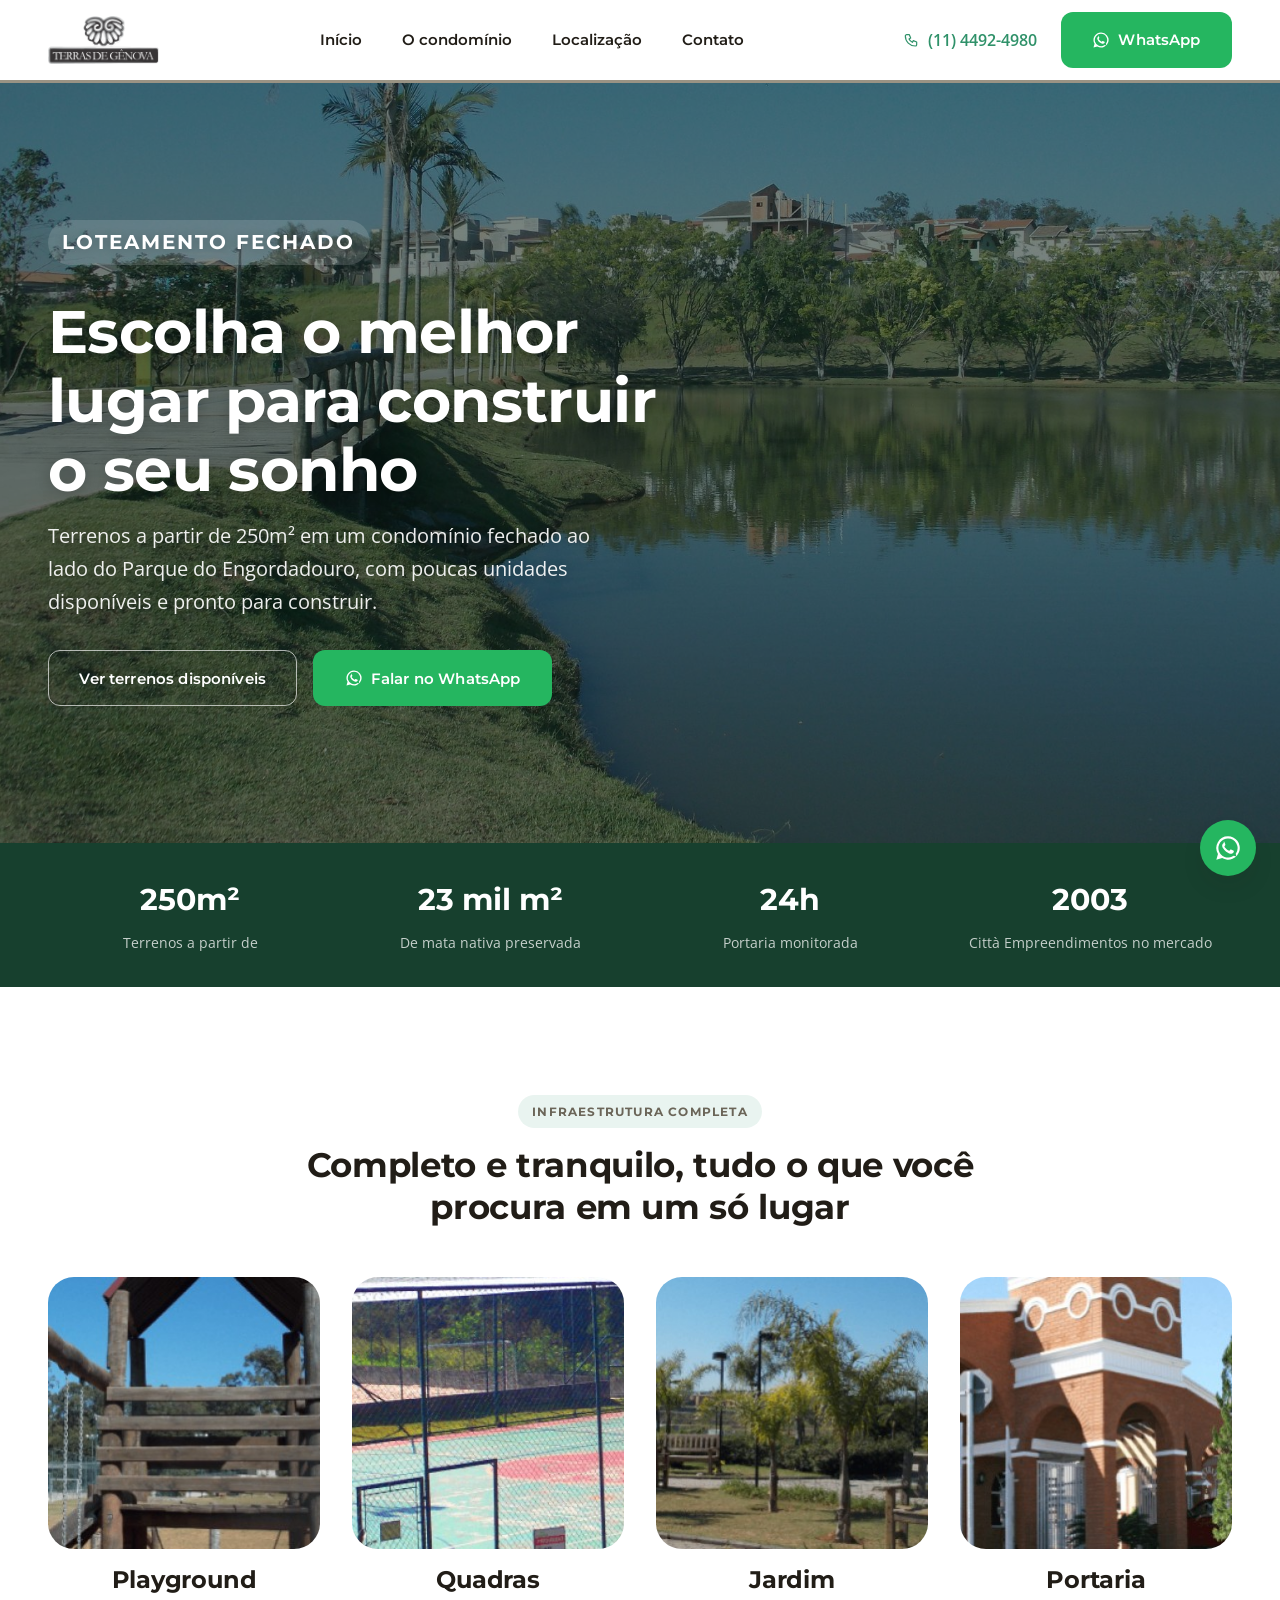
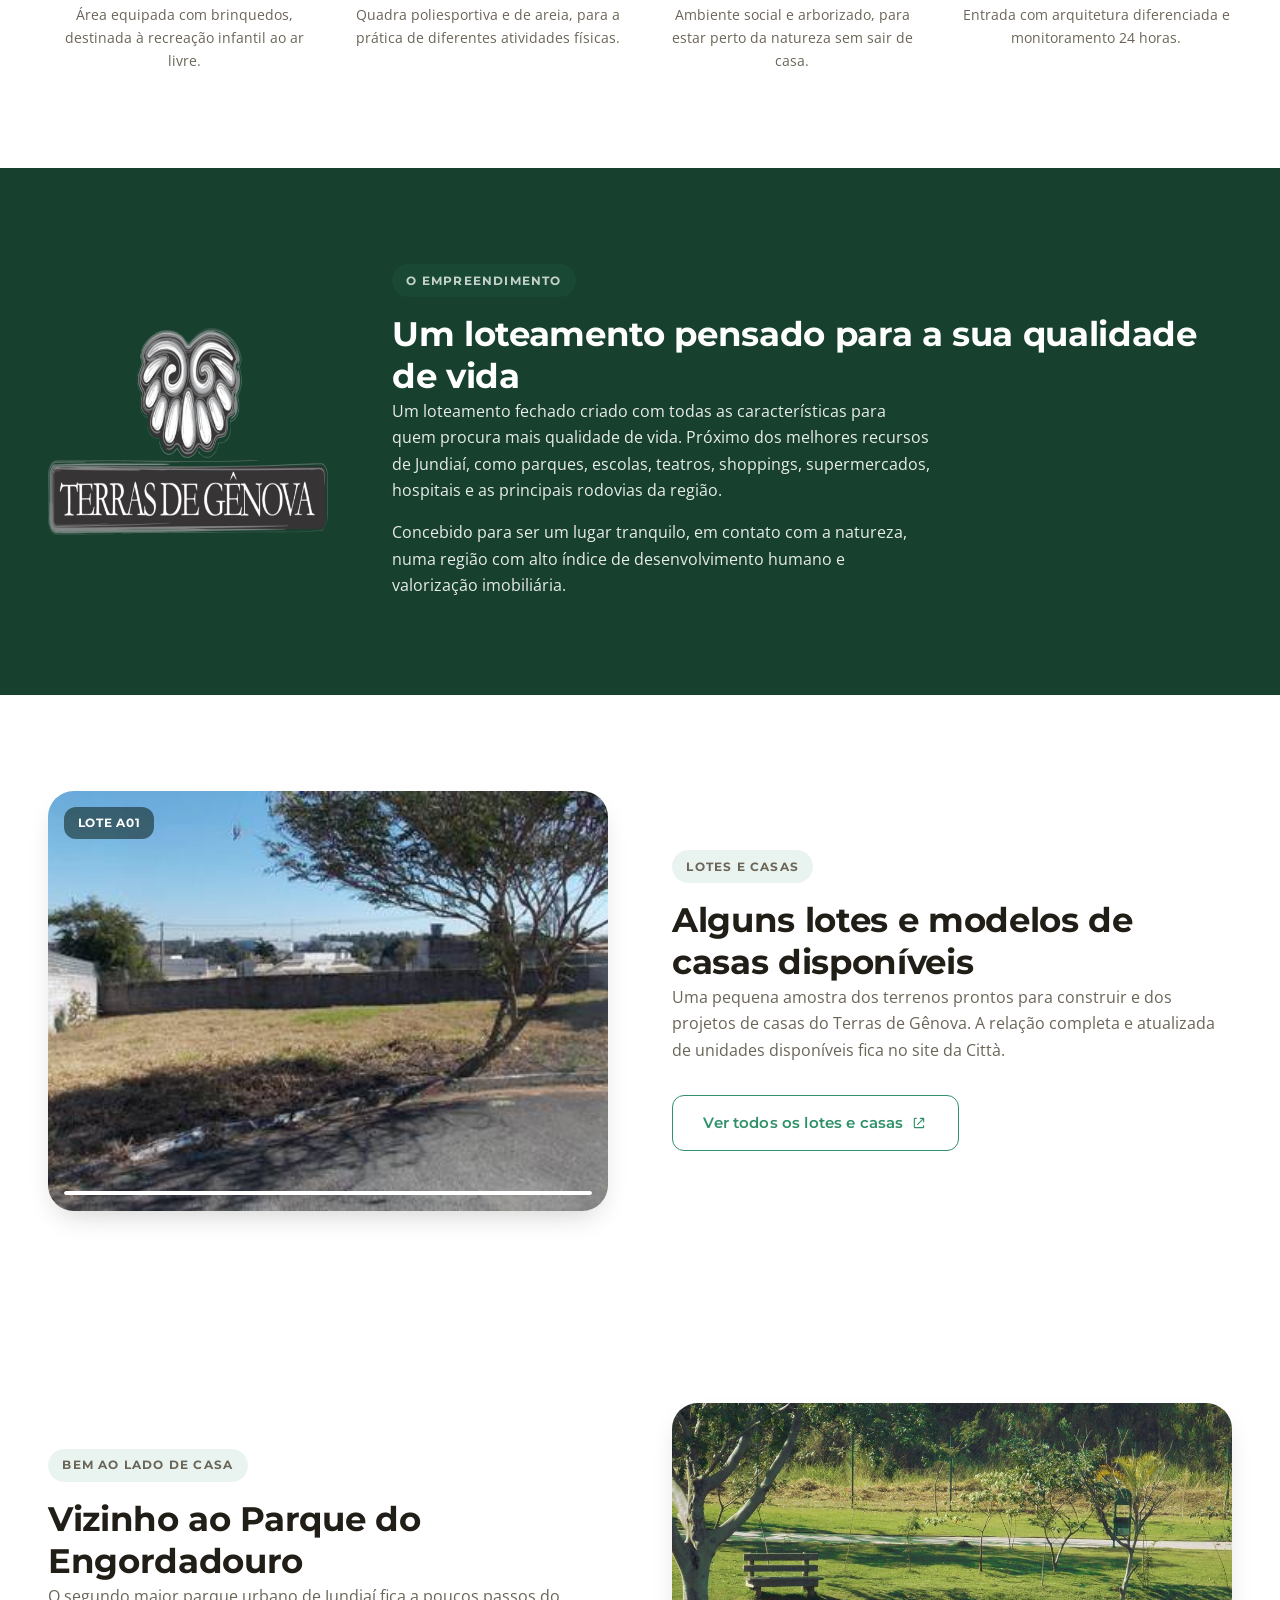
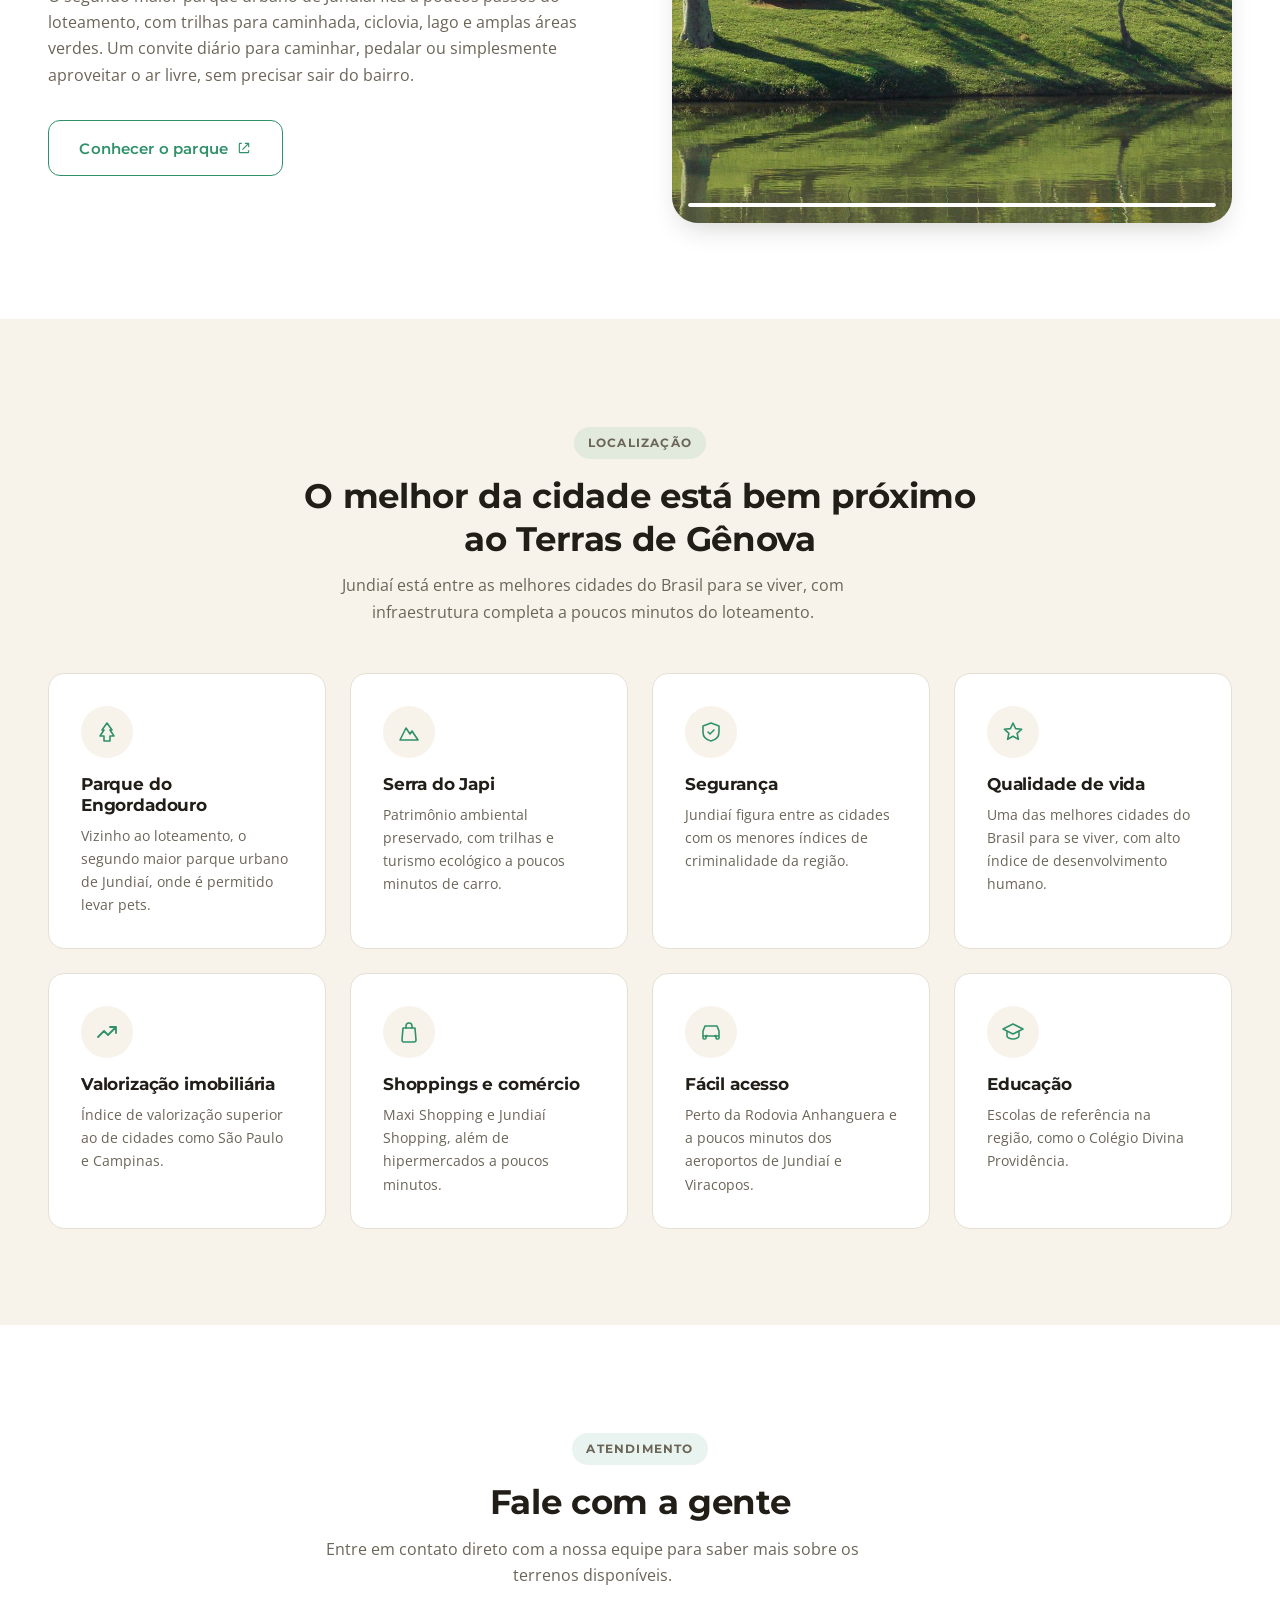
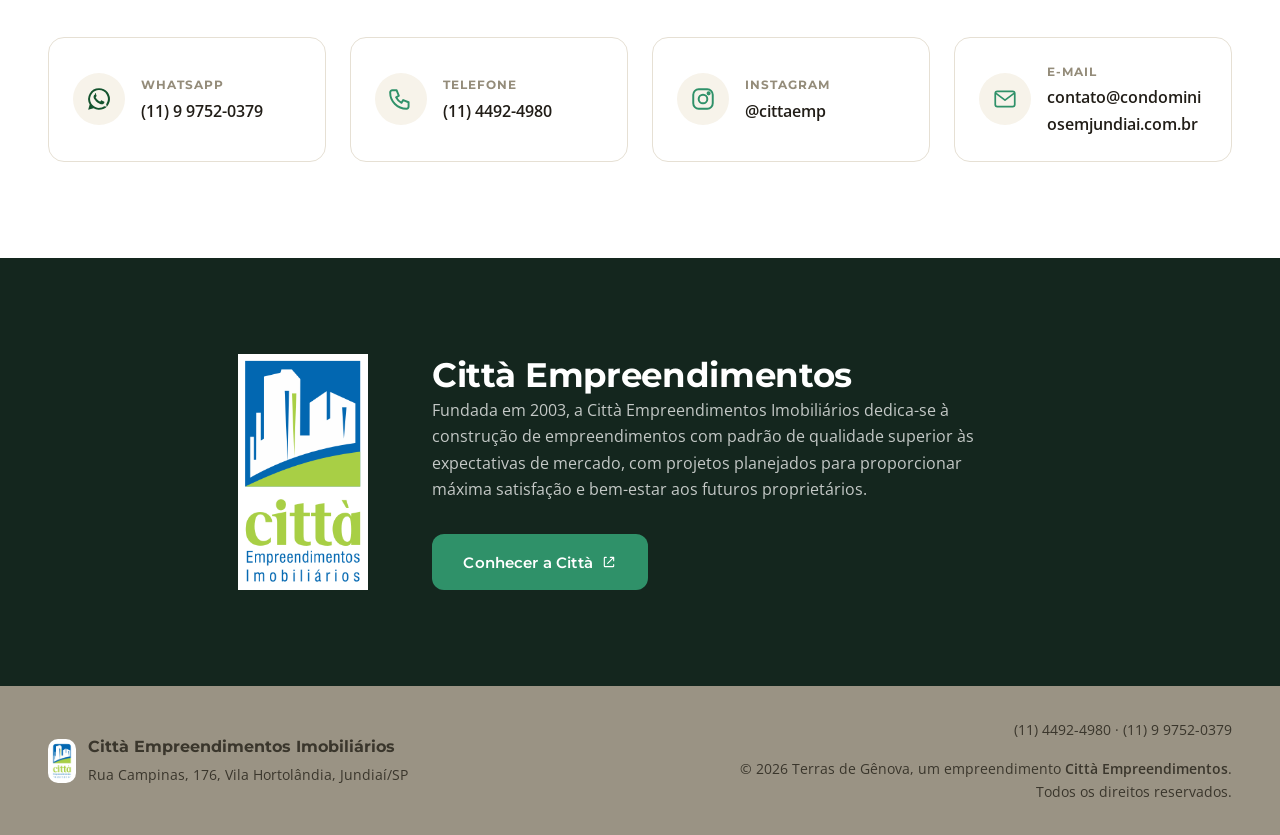
==== index.html @ 46575208 "first commit" ====
<!DOCTYPE html>
<html lang="pt-BR">
<head>
<meta charset="UTF-8">
<meta name="viewport" content="width=device-width, initial-scale=1.0">
<title>Terras de Gênova | Loteamento Fechado em Jundiaí/SP</title>
<meta name="description" content="Terras de Gênova: loteamento fechado em Jundiaí/SP, com terrenos a partir de 250m², ao lado do Parque do Engordadouro. Empreendimento Città Empreendimentos Imobiliários.">
<link rel="canonical" href="https://www.terrasdegenova.com.br/">
<meta property="og:type" content="website">
<meta property="og:title" content="Terras de Gênova | Loteamento Fechado em Jundiaí/SP">
<meta property="og:description" content="Terrenos a partir de 250m² em loteamento fechado ao lado do Parque do Engordadouro, em Jundiaí/SP.">
<meta property="og:url" content="https://www.terrasdegenova.com.br/">
<meta property="og:image" content="https://www.terrasdegenova.com.br/img/hero-parque.jpg">
<meta property="og:locale" content="pt_BR">
<meta property="og:site_name" content="Terras de Gênova">
<meta name="twitter:card" content="summary_large_image">
<meta name="theme-color" content="#03538f">
<link rel="icon" href="/img/favicon-32.png" type="image/png" sizes="32x32">
<link rel="apple-touch-icon" href="/img/favicon-180.png">
<link rel="preload" as="image" href="/img/hero-parque.jpg" fetchpriority="high">
<link rel="preconnect" href="https://fonts.googleapis.com">
<link rel="preconnect" href="https://fonts.gstatic.com" crossorigin>
<link href="https://fonts.googleapis.com/css2?family=Montserrat:wght@600;700;800&family=Open+Sans:wght@400;600;700&display=swap" rel="stylesheet">
<link rel="stylesheet" href="/css/tokens.css">
<link rel="stylesheet" href="/css/reset.css">
<link rel="stylesheet" href="/css/style.css">
<script type="application/ld+json">
{"@context":"https://schema.org","@type":"RealEstateAgent","name":"Terras de Gênova","url":"https://www.terrasdegenova.com.br/","telephone":"+55-11-4492-4980","parentOrganization":{"@type":"Organization","name":"Città Empreendimentos Imobiliários","url":"https://condominiosemjundiai.com.br/"},"address":{"@type":"PostalAddress","streetAddress":"Rua Campinas, 176, Vila Hortolândia","addressLocality":"Jundiaí","addressRegion":"SP","addressCountry":"BR"}}
</script>
</head>
<body>
<a class="skip-link" href="#main">Pular para o conteúdo</a>

<header class="site-header" id="site-header">
  <div class="container site-header__inner">
    <a href="#topo" class="site-header__logo" aria-label="Terras de Gênova, página inicial">
      <img src="/img/logo.png" alt="Terras de Gênova" width="480" height="207">
    </a>

    <nav class="main-nav" aria-label="Navegação principal">
      <ul class="main-nav__list">
        <li><a href="#topo">Início</a></li>
        <li><a href="#condominio">O condomínio</a></li>
        <li><a href="#localizacao">Localização</a></li>
        <li><a href="#contato">Contato</a></li>
      </ul>
    </nav>

    <div class="site-header__actions">
      <a href="tel:01144924980" class="site-header__phone">
        <svg class="icon" width="16" height="16" aria-hidden="true"><use href="/img/icons.svg#phone"></use></svg>
        (11) 4492-4980
      </a>
      <a href="https://wa.me/5511997520379" class="btn btn--whatsapp" target="_blank" rel="noopener noreferrer">
        <svg class="icon" width="18" height="18" aria-hidden="true"><use href="/img/icons.svg#whatsapp"></use></svg>
        WhatsApp
      </a>
      <button type="button" class="nav-toggle" data-menu-open aria-label="Abrir menu" aria-expanded="false">
        <svg class="icon" aria-hidden="true"><use href="/img/icons.svg#menu"></use></svg>
      </button>
    </div>
  </div>
</header>

<div class="mobile-menu" data-mobile-menu>
  <div class="mobile-menu__top">
    <img src="/img/logo.png" alt="Terras de Gênova" width="140" height="60">
    <button type="button" class="mobile-menu__close" data-menu-close aria-label="Fechar menu">
      <svg class="icon" aria-hidden="true"><use href="/img/icons.svg#close"></use></svg>
    </button>
  </div>
  <ul class="mobile-menu__list" data-menu-close>
    <li><a href="#topo">Início</a></li>
    <li><a href="#condominio">O condomínio</a></li>
    <li><a href="#localizacao">Localização</a></li>
    <li><a href="#contato">Contato</a></li>
  </ul>
  <div class="mobile-menu__actions">
    <a href="tel:01144924980" class="mobile-menu__phone">
      <svg class="icon" width="18" height="18" aria-hidden="true"><use href="/img/icons.svg#phone"></use></svg>
      (11) 4492-4980
    </a>
    <a href="https://wa.me/5511997520379" class="btn btn--whatsapp" target="_blank" rel="noopener noreferrer">
      <svg class="icon" width="18" height="18" aria-hidden="true"><use href="/img/icons.svg#whatsapp"></use></svg>
      Falar no WhatsApp
    </a>
  </div>
</div>

<main id="main">

  <section class="hero" id="topo">
    <div class="hero__media">
      <img src="/img/hero-parque.jpg" alt="Lago do Parque do Engordadouro, ao lado do loteamento Terras de Gênova, em Jundiaí/SP" width="1920" height="1080" fetchpriority="high">
      <div class="hero__scrim"></div>
    </div>
    <div class="container">
      <div class="hero__content">
        <p class="section__eyebrow">Loteamento fechado</p>
        <h1>Escolha o melhor lugar para construir o seu sonho</h1>
        <p>Terrenos a partir de 250m² em um condomínio fechado ao lado do Parque do Engordadouro, com poucas unidades disponíveis e pronto para construir.</p>
        <div class="hero__actions">
          <a class="btn btn--ghost-light" href="https://condominiosemjundiai.com.br/lotes/" target="_blank" rel="noopener noreferrer">Ver terrenos disponíveis</a>
          <a class="btn btn--whatsapp" href="https://wa.me/5511997520379" target="_blank" rel="noopener noreferrer">
            <svg class="icon" width="18" height="18" aria-hidden="true"><use href="/img/icons.svg#whatsapp"></use></svg>
            Falar no WhatsApp
          </a>
        </div>
      </div>
    </div>
  </section>

  <div class="stat-strip">
    <div class="container stat-strip__inner">
      <div class="stat-strip__item">
        <strong>250m²</strong>
        <span>Terrenos a partir de</span>
      </div>
      <div class="stat-strip__item">
        <strong>23 mil m²</strong>
        <span>De mata nativa preservada</span>
      </div>
      <div class="stat-strip__item">
        <strong>24h</strong>
        <span>Portaria monitorada</span>
      </div>
      <div class="stat-strip__item">
        <strong>2003</strong>
        <span>Città Empreendimentos no mercado</span>
      </div>
    </div>
  </div>

  <section class="section" id="condominio">
    <div class="container">
      <div class="section__header section__header--center">
        <p class="section__eyebrow">Infraestrutura completa</p>
        <h2>Completo e tranquilo, tudo o que você procura em um só lugar</h2>
      </div>
      <div class="feature-grid" data-reveal-group>
        <article class="feature-card" data-reveal>
          <div class="feature-card__media">
            <img src="/img/playground.jpg" width="219" height="219" alt="Playground do loteamento Terras de Gênova" loading="lazy">
          </div>
          <h3>Playground</h3>
          <p>Área equipada com brinquedos, destinada à recreação infantil ao ar livre.</p>
        </article>
        <article class="feature-card" data-reveal>
          <div class="feature-card__media">
            <img src="/img/quadras.jpg" width="234" height="234" alt="Quadra poliesportiva do loteamento Terras de Gênova" loading="lazy">
          </div>
          <h3>Quadras</h3>
          <p>Quadra poliesportiva e de areia, para a prática de diferentes atividades físicas.</p>
        </article>
        <article class="feature-card" data-reveal>
          <div class="feature-card__media">
            <img src="/img/jardim.jpg" width="219" height="219" alt="Jardim do loteamento Terras de Gênova" loading="lazy">
          </div>
          <h3>Jardim</h3>
          <p>Ambiente social e arborizado, para estar perto da natureza sem sair de casa.</p>
        </article>
        <article class="feature-card" data-reveal>
          <div class="feature-card__media">
            <img src="/img/portaria.jpg" width="218" height="218" alt="Portaria do loteamento Terras de Gênova" loading="lazy">
          </div>
          <h3>Portaria</h3>
          <p>Entrada com arquitetura diferenciada e monitoramento 24 horas.</p>
        </article>
      </div>
    </div>
  </section>

  <section class="about-genova" data-reveal>
    <div class="container about-genova__inner">
      <img class="about-genova__emblem" src="/img/logo.png" alt="" width="480" height="207" loading="lazy">
      <div>
        <p class="section__eyebrow" style="color:rgba(255,255,255,0.75)">O empreendimento</p>
        <h2 style="color:#fff">Um loteamento pensado para a sua qualidade de vida</h2>
        <p>Um loteamento fechado criado com todas as características para quem procura mais qualidade de vida. Próximo dos melhores recursos de Jundiaí, como parques, escolas, teatros, shoppings, supermercados, hospitais e as principais rodovias da região.</p>
        <p>Concebido para ser um lugar tranquilo, em contato com a natureza, numa região com alto índice de desenvolvimento humano e valorização imobiliária.</p>
      </div>
    </div>
  </section>

  <section class="section" id="disponiveis">
    <div class="container showcase__inner">
      <div class="showcase__text" data-reveal>
        <p class="section__eyebrow">Lotes e casas</p>
        <h2>Alguns lotes e modelos de casas disponíveis</h2>
        <p>Uma pequena amostra dos terrenos prontos para construir e dos projetos de casas do Terras de Gênova. A relação completa e atualizada de unidades disponíveis fica no site da Città.</p>
        <div class="showcase__actions">
          <a class="btn btn--outline" href="https://condominiosemjundiai.com.br/" target="_blank" rel="noopener noreferrer">
            Ver todos os lotes e casas
            <svg class="icon" width="16" height="16" aria-hidden="true"><use href="/img/icons.svg#external"></use></svg>
          </a>
        </div>
      </div>
      <div class="carousel" data-carousel data-reveal>
        <div class="carousel__slide is-active">
          <img src="/img/disponiveis/lote-a01.jpg" width="480" height="270" alt="Lote A01 disponível no Terras de Gênova">
          <span class="carousel__caption">Lote A01</span>
        </div>
        <div class="carousel__slide">
          <img src="/img/disponiveis/casa-F08.jpg" width="1024" height="576" alt="Projeto de casa do Lote 08, Quadra F, no Terras de Gênova" loading="lazy">
          <span class="carousel__caption">Casa F08</span>
        </div>
        <div class="carousel__slide">
          <img src="/img/disponiveis/lote-g02.jpg" width="480" height="270" alt="Lote G02 disponível no Terras de Gênova" loading="lazy">
          <span class="carousel__caption">Lote G02</span>
        </div>
        <div class="carousel__slide">
          <img src="/img/disponiveis/casa-I03.jpg" width="1280" height="762" alt="Projeto de casa do Lote 03, Quadra I, no Terras de Gênova" loading="lazy">
          <span class="carousel__caption">Casa I03</span>
        </div>
        <div class="carousel__slide">
          <img src="/img/disponiveis/lote-j21.jpg" width="480" height="270" alt="Lote J21 disponível no Terras de Gênova" loading="lazy">
          <span class="carousel__caption">Lote J21</span>
        </div>
        <div class="carousel__progress" data-carousel-progress></div>
      </div>
    </div>
  </section>

  <section class="section">
    <div class="container park-section__inner">
      <div class="park-section__text" data-reveal>
        <p class="section__eyebrow">Bem ao lado de casa</p>
        <h2>Vizinho ao Parque do Engordadouro</h2>
        <p>O segundo maior parque urbano de Jundiaí fica a poucos passos do loteamento, com trilhas para caminhada, ciclovia, lago e amplas áreas verdes. Um convite diário para caminhar, pedalar ou simplesmente aproveitar o ar livre, sem precisar sair do bairro.</p>
        <div class="park-section__actions">
          <a class="btn btn--outline" href="https://turismo.jundiai.sp.gov.br/atrativo/parque-do-engordadouro/" target="_blank" rel="noopener noreferrer">
            Conhecer o parque
            <svg class="icon" width="16" height="16" aria-hidden="true"><use href="/img/icons.svg#external"></use></svg>
          </a>
        </div>
      </div>
      <div class="carousel" data-carousel data-reveal>
        <div class="carousel__slide is-active">
          <img src="/img/parque-1.jpg" width="1400" height="788" alt="Banco à beira do lago no Parque do Engordadouro">
        </div>
        <div class="carousel__slide">
          <img src="/img/parque-2.jpg" width="1400" height="788" alt="Trilha arborizada no Parque do Engordadouro" loading="lazy">
        </div>
        <div class="carousel__slide">
          <img src="/img/parque-3.jpg" width="1400" height="788" alt="Lago do Parque do Engordadouro" loading="lazy">
        </div>
        <div class="carousel__slide">
          <img src="/img/parque-4.jpg" width="1400" height="788" alt="Margem arborizada do lago no Parque do Engordadouro" loading="lazy">
        </div>
        <div class="carousel__slide">
          <img src="/img/parque-5.jpg" width="1400" height="788" alt="Playground público do Parque do Engordadouro" loading="lazy">
        </div>
        <div class="carousel__progress" data-carousel-progress></div>
      </div>
    </div>
  </section>

  <section class="section section--alt" id="localizacao">
    <div class="container">
      <div class="section__header section__header--center">
        <p class="section__eyebrow">Localização</p>
        <h2>O melhor da cidade está bem próximo ao Terras de Gênova</h2>
        <p>Jundiaí está entre as melhores cidades do Brasil para se viver, com infraestrutura completa a poucos minutos do loteamento.</p>
      </div>
      <div class="highlight-grid" data-reveal-group>
        <article class="highlight-card" data-reveal>
          <div class="highlight-card__icon"><svg class="icon" aria-hidden="true"><use href="/img/icons.svg#tree"></use></svg></div>
          <h3>Parque do Engordadouro</h3>
          <p>Vizinho ao loteamento, o segundo maior parque urbano de Jundiaí, onde é permitido levar pets.</p>
        </article>
        <article class="highlight-card" data-reveal>
          <div class="highlight-card__icon"><svg class="icon" aria-hidden="true"><use href="/img/icons.svg#mountain"></use></svg></div>
          <h3>Serra do Japi</h3>
          <p>Patrimônio ambiental preservado, com trilhas e turismo ecológico a poucos minutos de carro.</p>
        </article>
        <article class="highlight-card" data-reveal>
          <div class="highlight-card__icon"><svg class="icon" aria-hidden="true"><use href="/img/icons.svg#shield"></use></svg></div>
          <h3>Segurança</h3>
          <p>Jundiaí figura entre as cidades com os menores índices de criminalidade da região.</p>
        </article>
        <article class="highlight-card" data-reveal>
          <div class="highlight-card__icon"><svg class="icon" aria-hidden="true"><use href="/img/icons.svg#star"></use></svg></div>
          <h3>Qualidade de vida</h3>
          <p>Uma das melhores cidades do Brasil para se viver, com alto índice de desenvolvimento humano.</p>
        </article>
        <article class="highlight-card" data-reveal>
          <div class="highlight-card__icon"><svg class="icon" aria-hidden="true"><use href="/img/icons.svg#trending-up"></use></svg></div>
          <h3>Valorização imobiliária</h3>
          <p>Índice de valorização superior ao de cidades como São Paulo e Campinas.</p>
        </article>
        <article class="highlight-card" data-reveal>
          <div class="highlight-card__icon"><svg class="icon" aria-hidden="true"><use href="/img/icons.svg#shopping-bag"></use></svg></div>
          <h3>Shoppings e comércio</h3>
          <p>Maxi Shopping e Jundiaí Shopping, além de hipermercados a poucos minutos.</p>
        </article>
        <article class="highlight-card" data-reveal>
          <div class="highlight-card__icon"><svg class="icon" aria-hidden="true"><use href="/img/icons.svg#car"></use></svg></div>
          <h3>Fácil acesso</h3>
          <p>Perto da Rodovia Anhanguera e a poucos minutos dos aeroportos de Jundiaí e Viracopos.</p>
        </article>
        <article class="highlight-card" data-reveal>
          <div class="highlight-card__icon"><svg class="icon" aria-hidden="true"><use href="/img/icons.svg#graduation-cap"></use></svg></div>
          <h3>Educação</h3>
          <p>Escolas de referência na região, como o Colégio Divina Providência.</p>
        </article>
      </div>
    </div>
  </section>

  <section class="section" id="contato">
    <div class="container">
      <div class="section__header section__header--center">
        <p class="section__eyebrow">Atendimento</p>
        <h2>Fale com a gente</h2>
        <p>Entre em contato direto com a nossa equipe para saber mais sobre os terrenos disponíveis.</p>
      </div>
      <div class="channel-grid" data-reveal-group>
        <a class="channel-card" href="https://wa.me/5511997520379" target="_blank" rel="noopener noreferrer" data-reveal>
          <span class="channel-card__icon channel-card__icon--whatsapp"><svg class="icon" width="26" height="26" aria-hidden="true"><use href="/img/icons.svg#whatsapp"></use></svg></span>
          <span class="channel-card__body">
            <span class="channel-card__label">WhatsApp</span>
            <span class="channel-card__value">(11) 9 9752-0379</span>
          </span>
        </a>
        <a class="channel-card" href="tel:01144924980" data-reveal>
          <span class="channel-card__icon"><svg class="icon" width="26" height="26" aria-hidden="true"><use href="/img/icons.svg#phone"></use></svg></span>
          <span class="channel-card__body">
            <span class="channel-card__label">Telefone</span>
            <span class="channel-card__value">(11) 4492-4980</span>
          </span>
        </a>
        <a class="channel-card" href="https://www.instagram.com/cittaemp/" target="_blank" rel="noopener noreferrer" data-reveal>
          <span class="channel-card__icon"><svg class="icon" width="26" height="26" aria-hidden="true"><use href="/img/icons.svg#instagram"></use></svg></span>
          <span class="channel-card__body">
            <span class="channel-card__label">Instagram</span>
            <span class="channel-card__value">@cittaemp</span>
          </span>
        </a>
        <a class="channel-card" href="mailto:contato@condominiosemjundiai.com.br" data-reveal>
          <span class="channel-card__icon"><svg class="icon" width="26" height="26" aria-hidden="true"><use href="/img/icons.svg#mail"></use></svg></span>
          <span class="channel-card__body">
            <span class="channel-card__label">E-mail</span>
            <span class="channel-card__value">contato@condominiosemjundiai.com.br</span>
          </span>
        </a>
      </div>
    </div>
  </section>

</main>

<section class="footer-about section" data-reveal>
  <div class="container footer-about__inner">
    <img class="footer-about__logo" src="/img/citta-logo.png" alt="Città Empreendimentos Imobiliários" width="200" height="363">
    <div class="footer-about__content">
      <h2>Città Empreendimentos</h2>
      <p>Fundada em 2003, a Città Empreendimentos Imobiliários dedica-se à construção de empreendimentos com padrão de qualidade superior às expectativas de mercado, com projetos planejados para proporcionar máxima satisfação e bem-estar aos futuros proprietários.</p>
      <a class="btn btn--primary" href="https://condominiosemjundiai.com.br/" target="_blank" rel="noopener noreferrer">
        Conhecer a Città
        <svg class="icon" width="16" height="16" aria-hidden="true"><use href="/img/icons.svg#external"></use></svg>
      </a>
    </div>
  </div>
</section>

<footer class="site-footer">
  <div class="container site-footer__inner">
    <div class="site-footer__brand">
      <img src="/img/citta-logo.png" alt="Città Empreendimentos Imobiliários" width="44" height="44">
      <div>
        <strong>Città Empreendimentos Imobiliários</strong>
        <span>Rua Campinas, 176, Vila Hortolândia, Jundiaí/SP</span>
      </div>
    </div>
    <div class="site-footer__meta">
      <p>(11) 4492-4980 · (11) 9 9752-0379</p>
      <p>© <span data-year>2026</span> Terras de Gênova, um empreendimento <a href="https://condominiosemjundiai.com.br/" target="_blank" rel="noopener noreferrer">Città Empreendimentos</a>. Todos os direitos reservados.</p>
    </div>
  </div>
</footer>

<a class="whatsapp-float" href="https://wa.me/5511997520379" target="_blank" rel="noopener noreferrer" aria-label="Falar no WhatsApp">
  <svg class="icon" aria-hidden="true"><use href="/img/icons.svg#whatsapp"></use></svg>
</a>

<script src="/js/main.js" defer></script>
</body>
</html>
---- css/tokens.css ----
/*
  Identidade visual própria do Terras de Gênova. Empreendimento da Città,
  mas com paleta e estilo distintos do site institucional da Città — verde
  natural (o parque vizinho) e cinza neutro de destaque, em vez do azul
  corporativo. Cantos mais arredondados e elementos mais suaves,
  propositalmente menos "corporativo clean".
*/

:root {
  /* Verde principal - identidade do Terras de Gênova */
  --color-primary: #2f9169;
  --color-primary-hover: #257552;
  --color-primary-ink: #17402e;

  /* Cinza neutro - cor de destaque/CTA secundário */
  --color-accent: #9a9384;
  --color-accent-hover: #857f6f;
  --color-accent-ink: #3a362c;

  /* Verde do WhatsApp com tom proprio, ligeiramente mais vivo que o verde
     principal, para o botao continuar reconhecivel como WhatsApp */
  --color-whatsapp: #25b660;
  --color-whatsapp-hover: #1f9750;
  --color-whatsapp-ink: #14532e;

  --color-ink: #211d17;
  --color-body: #4a4539;
  --color-muted: #6b6558;
  --color-subtle: #948c7a;
  --color-border: #e6e0d4;
  --color-border-strong: #d2c9b5;
  --color-surface: #ffffff;
  --color-surface-alt: #f7f3ea;
  --color-surface-dark: #14261e;

  --font-heading: 'Montserrat', 'Segoe UI', Arial, sans-serif;
  --font-body: 'Open Sans', 'Segoe UI', Arial, sans-serif;

  --fs-hero: clamp(2.25rem, 1.4rem + 3.5vw, 3.75rem);
  --fs-h1: clamp(1.875rem, 1.4rem + 1.8vw, 2.75rem);
  --fs-h2: clamp(1.5rem, 1.2rem + 1.2vw, 2.125rem);
  --fs-h3: clamp(1.2rem, 1.05rem + 0.6vw, 1.5rem);
  --fs-lead: clamp(1.05rem, 1rem + 0.3vw, 1.25rem);
  --fs-body: 1rem;
  --fs-small: 0.875rem;
  --fs-micro: 0.75rem;

  --lh-tight: 1.15;
  --lh-heading: 1.25;
  --lh-body: 1.65;

  --space-1: 0.25rem;
  --space-2: 0.5rem;
  --space-3: 0.75rem;
  --space-4: 1rem;
  --space-5: 1.5rem;
  --space-6: 2rem;
  --space-8: 3rem;
  --space-10: 4rem;
  --space-12: 6rem;
  --space-16: 8rem;

  --container-max: 1280px;
  --container-pad: clamp(1.25rem, 4vw, 3rem);

  /* Escala de raio bem mais arredondada que o site institucional da Città
     (que usa 2-8px de propósito) - aqui é parte da identidade própria */
  --radius-sm: 10px;
  --radius-md: 16px;
  --radius-lg: 26px;
  --radius-full: 999px;

  /* Raio dos botões: nem em pílula (radius-full), nem reto - um meio-termo
     elegante, suave o bastante sem parecer bolha nem cortado */
  --radius-btn: 12px;

  --shadow-sm: 0 2px 6px rgba(33, 29, 23, 0.08);
  --shadow-md: 0 12px 28px -10px rgba(33, 29, 23, 0.22);
  --shadow-lg: 0 24px 52px -16px rgba(33, 29, 23, 0.28);

  --ease-standard: cubic-bezier(0.4, 0, 0.2, 1);
  --dur-fast: 150ms;
  --dur-base: 280ms;
  --dur-slow: 450ms;
}
---- css/style.css ----
/* ==========================================================================
   Base
   ========================================================================== */
html {
  scroll-behavior: smooth;
}

@media (prefers-reduced-motion: reduce) {
  html {
    scroll-behavior: auto;
  }
}

body {
  font-family: var(--font-body);
  font-size: var(--fs-body);
  line-height: var(--lh-body);
  color: var(--color-body);
  background: var(--color-surface);
  overflow-x: hidden;
}

h1,
h2,
h3,
h4 {
  font-family: var(--font-heading);
  font-weight: 700;
  line-height: var(--lh-heading);
  color: var(--color-ink);
  letter-spacing: -0.01em;
}

h1 {
  font-size: var(--fs-h1);
  line-height: var(--lh-tight);
}
h2 {
  font-size: var(--fs-h2);
}
h3 {
  font-size: var(--fs-h3);
}

p {
  max-width: 65ch;
}

p + p {
  margin-top: var(--space-4);
}

strong {
  font-weight: 700;
  color: var(--color-ink);
}

:focus-visible {
  outline: 2px solid var(--color-primary);
  outline-offset: 3px;
  border-radius: var(--radius-sm);
}

::selection {
  background: var(--color-accent);
  color: #fff;
}

.icon {
  display: inline-block;
  vertical-align: middle;
  flex-shrink: 0;
}

.container {
  width: 100%;
  max-width: var(--container-max);
  margin-inline: auto;
  padding-inline: var(--container-pad);
}

.section {
  padding-block: var(--space-12);
}

.section--alt {
  background: var(--color-surface-alt);
}

.section__header {
  max-width: 680px;
  margin-bottom: var(--space-8);
}

.section__header--center {
  margin-inline: auto;
  text-align: center;
}

.section__eyebrow {
  display: inline-flex;
  align-items: center;
  font-family: var(--font-heading);
  font-size: var(--fs-micro);
  font-weight: 700;
  letter-spacing: 0.1em;
  text-transform: uppercase;
  color: var(--color-primary);
  background: color-mix(in srgb, var(--color-primary) 10%, transparent);
  padding: 0.4rem 0.9rem;
  border-radius: var(--radius-full);
  margin-bottom: var(--space-4);
}

.section__header p {
  margin-top: var(--space-3);
  color: var(--color-muted);
}

.visually-hidden {
  position: absolute;
  width: 1px;
  height: 1px;
  padding: 0;
  margin: -1px;
  overflow: hidden;
  clip: rect(0, 0, 0, 0);
  white-space: nowrap;
  border: 0;
}

.skip-link {
  position: absolute;
  left: var(--space-4);
  top: -100%;
  z-index: 100;
  background: var(--color-ink);
  color: #fff;
  padding: var(--space-3) var(--space-5);
  border-radius: var(--radius-sm);
  transition: top var(--dur-fast) var(--ease-standard);
}

.skip-link:focus {
  top: var(--space-4);
}

/* ==========================================================================
   Botoes - cantos suavizados, nem em pilula nem retos (o site da Citta usa
   cantos quase retos, de proposito - aqui um meio-termo mais elegante)
   ========================================================================== */
.btn {
  display: inline-flex;
  align-items: center;
  justify-content: center;
  gap: var(--space-2);
  padding: 0.9rem 1.9rem;
  font-family: var(--font-heading);
  font-weight: 600;
  font-size: 0.95rem;
  letter-spacing: 0.01em;
  border-radius: var(--radius-btn);
  border: 1.5px solid transparent;
  transition: background var(--dur-fast) var(--ease-standard), color var(--dur-fast), border-color var(--dur-fast), transform var(--dur-fast);
  min-height: 44px;
  cursor: pointer;
}

.btn:hover {
  transform: translateY(-2px);
}

.btn:active {
  transform: translateY(1px);
}

.btn--primary {
  background: var(--color-primary);
  color: #fff;
}
.btn--primary:hover {
  background: var(--color-primary-hover);
  box-shadow: var(--shadow-sm);
}

.btn--outline {
  border-color: var(--color-primary);
  color: var(--color-primary);
}
.btn--outline:hover {
  background: var(--color-primary);
  color: #fff;
  box-shadow: var(--shadow-sm);
}

.btn--ghost-light {
  border-color: rgba(255, 255, 255, 0.65);
  color: #fff;
}
.btn--ghost-light:hover {
  background: #fff;
  color: var(--color-primary-ink);
}

.btn--whatsapp {
  background: var(--color-whatsapp);
  color: #fff;
}
.btn--whatsapp:hover {
  background: var(--color-whatsapp-hover);
  box-shadow: var(--shadow-sm);
}

/* ==========================================================================
   Header
   ========================================================================== */
.site-header {
  position: sticky;
  top: 0;
  z-index: 50;
  background: rgba(255, 255, 255, 0.96);
  backdrop-filter: blur(8px);
  border-bottom: 3px solid var(--color-accent);
}

.site-header__inner {
  display: flex;
  align-items: center;
  justify-content: space-between;
  gap: var(--space-4);
  padding-block: var(--space-3);
}

.site-header__logo {
  display: flex;
  align-items: center;
}

.site-header__logo img {
  height: 48px;
  width: auto;
}

.main-nav__list {
  display: flex;
  align-items: center;
  gap: var(--space-2);
  font-family: var(--font-heading);
  font-weight: 600;
  font-size: 0.95rem;
}

.main-nav__list a {
  display: inline-block;
  padding: 0.5rem 1rem;
  border-radius: var(--radius-full);
  color: var(--color-ink);
  transition: color var(--dur-fast) var(--ease-standard), background var(--dur-fast) var(--ease-standard);
}

.main-nav__list a:hover {
  color: var(--color-primary);
  background: var(--color-surface-alt);
}

.site-header__actions {
  display: flex;
  align-items: center;
  gap: var(--space-5);
}

.site-header__phone {
  display: flex;
  align-items: center;
  gap: var(--space-2);
  font-weight: 600;
  color: var(--color-primary);
  white-space: nowrap;
}

.nav-toggle {
  display: none;
  padding: var(--space-2);
}

.nav-toggle .icon {
  width: 26px;
  height: 26px;
}

@media (max-width: 900px) {
  .main-nav {
    display: none;
  }
  .site-header__phone {
    display: none;
  }
  .nav-toggle {
    display: block;
  }
}

.mobile-menu {
  position: fixed;
  inset: 0;
  z-index: 60;
  background: #fff;
  padding: var(--space-5);
  opacity: 0;
  transform: translateY(-8px);
  pointer-events: none;
  transition: opacity var(--dur-base) var(--ease-standard), transform var(--dur-base) var(--ease-standard);
}

.mobile-menu.is-open {
  opacity: 1;
  transform: none;
  pointer-events: auto;
}

.mobile-menu__top {
  display: flex;
  align-items: center;
  justify-content: space-between;
  margin-bottom: var(--space-8);
}

.mobile-menu__top img {
  height: 40px;
  width: auto;
}

.mobile-menu__close .icon {
  width: 26px;
  height: 26px;
}

.mobile-menu__list {
  display: flex;
  flex-direction: column;
  gap: var(--space-6);
  font-family: var(--font-heading);
  font-weight: 700;
  font-size: 1.4rem;
  margin-bottom: var(--space-8);
}

.mobile-menu__actions {
  display: flex;
  flex-direction: column;
  gap: var(--space-4);
}

.mobile-menu__phone {
  display: flex;
  align-items: center;
  gap: var(--space-2);
  font-weight: 600;
  color: var(--color-primary);
  justify-content: center;
}

/* ==========================================================================
   Hero
   ========================================================================== */
.hero {
  position: relative;
  min-height: min(88vh, 760px);
  display: flex;
  align-items: center;
  overflow: hidden;
  color: #fff;
}

.hero__media {
  position: absolute;
  inset: 0;
  z-index: -1;
}

.hero__media img {
  width: 100%;
  height: 100%;
  object-fit: cover;
  object-position: center 55%;
}

.hero__scrim {
  position: absolute;
  inset: 0;
  background: rgba(10, 30, 22, 0.55);
}

/* Wrapper separado do .container: o .container centraliza a si mesmo, e se
   o max-width abaixo estivesse direto nele, o texto ficaria centralizado
   no meio da secao em vez de encostado a esquerda. */
.hero__content {
  position: relative;
  padding-block: var(--space-12);
  max-width: 620px;
}

.hero__content .section__eyebrow {
  color: #fff;
  background: rgba(255, 255, 255, 0.14);
}

.hero__content h1 {
  color: #fff;
  font-size: var(--fs-hero);
  margin-block: var(--space-4);
  text-shadow: 0 2px 16px rgba(0, 0, 0, 0.25);
}

.hero__content > p {
  font-size: var(--fs-lead);
  color: rgba(255, 255, 255, 0.92);
  max-width: 50ch;
  text-shadow: 0 1px 10px rgba(0, 0, 0, 0.2);
}

.hero__actions {
  display: flex;
  flex-wrap: wrap;
  gap: var(--space-4);
  margin-top: var(--space-6);
}

/* Tarja de numeros rapidos, logo abaixo da hero */
.stat-strip {
  background: var(--color-primary-ink);
  color: #fff;
}

.stat-strip__inner {
  display: grid;
  grid-template-columns: repeat(4, 1fr);
  gap: var(--space-4);
  padding-block: var(--space-6);
  text-align: center;
}

.stat-strip__item strong {
  display: block;
  font-family: var(--font-heading);
  font-size: clamp(1.4rem, 1.1rem + 1vw, 2rem);
  color: #fff;
  margin-bottom: var(--space-1);
}

.stat-strip__item span {
  font-size: var(--fs-small);
  color: rgba(255, 255, 255, 0.75);
}

@media (max-width: 720px) {
  .stat-strip__inner {
    grid-template-columns: repeat(2, 1fr);
    gap: var(--space-6);
  }
}

/* ==========================================================================
   Cards de infraestrutura ("Completo e tranquilo")
   ========================================================================== */
.feature-grid {
  display: grid;
  grid-template-columns: repeat(auto-fit, minmax(220px, 1fr));
  gap: var(--space-6);
}

.feature-card {
  text-align: center;
}

.feature-card__media {
  position: relative;
  aspect-ratio: 1 / 1;
  border-radius: var(--radius-lg);
  overflow: hidden;
  margin-bottom: var(--space-4);
  background: var(--color-surface-alt);
}

.feature-card__media img {
  width: 100%;
  height: 100%;
  object-fit: cover;
  transition: transform var(--dur-slow) var(--ease-standard);
}

.feature-card:hover .feature-card__media img {
  transform: scale(1.04);
}

.feature-card h3 {
  margin-bottom: var(--space-2);
}

.feature-card p {
  color: var(--color-muted);
  font-size: var(--fs-small);
  margin-inline: auto;
}

/* ==========================================================================
   Sobre o empreendimento
   ========================================================================== */
.about-genova {
  background: var(--color-primary-ink);
  color: #fff;
  padding-block: var(--space-12);
}

.about-genova__inner {
  display: grid;
  grid-template-columns: auto 1fr;
  gap: var(--space-10);
  align-items: center;
}

.about-genova__emblem {
  width: 280px;
}

.about-genova p {
  color: rgba(255, 255, 255, 0.9);
  max-width: 60ch;
}

@media (max-width: 780px) {
  .about-genova__inner {
    grid-template-columns: 1fr;
    text-align: center;
  }
  .about-genova__emblem {
    width: 220px;
    margin-inline: auto;
  }
  .about-genova p {
    margin-inline: auto;
  }
}

/* ==========================================================================
   Parque do Engordadouro
   ========================================================================== */
.park-section__inner {
  display: grid;
  grid-template-columns: 1fr 1fr;
  gap: var(--space-10);
  align-items: center;
}

.park-section__text p {
  color: var(--color-muted);
}

.park-section__actions {
  margin-top: var(--space-6);
}

.carousel {
  position: relative;
  aspect-ratio: 4 / 3;
  border-radius: var(--radius-lg);
  overflow: hidden;
  background: var(--color-surface-alt);
  box-shadow: var(--shadow-md);
}

.carousel__slide {
  position: absolute;
  inset: 0;
  opacity: 0;
  transition: opacity 700ms var(--ease-standard);
}

.carousel__slide.is-active {
  opacity: 1;
}

.carousel__slide img {
  width: 100%;
  height: 100%;
  object-fit: cover;
}

.carousel__caption {
  position: absolute;
  left: var(--space-4);
  top: var(--space-4);
  font-family: var(--font-heading);
  font-size: var(--fs-micro);
  font-weight: 700;
  letter-spacing: 0.06em;
  text-transform: uppercase;
  color: #fff;
  background: rgba(10, 30, 22, 0.55);
  padding: 0.4rem 0.85rem;
  border-radius: var(--radius-btn);
}

/* O reset global (ver reset.css) zera a duracao de toda transicao/animacao
   para quem tem "reduzir movimento" ligado no sistema - correto para coisas
   como a logo flutuando, mas aqui o esmaecer entre fotos e so um dissolve
   (sem deslocamento/zoom), entao mantemos um fade mais curto em vez de
   cortar seco - troca sequinte de imagem sem transicao alguma tende a ser
   mais desconfortavel do que um dissolve rapido. */
@media (prefers-reduced-motion: reduce) {
  .carousel__slide {
    transition-duration: 350ms !important;
  }
}

/* Uma unica barra, tipo cronometro: enche do zero a cada foto e reinicia -
   mostra o tempo passando ate a proxima troca, sem indicar "foto 1 de 5". */
.carousel__progress {
  position: absolute;
  left: var(--space-4);
  right: var(--space-4);
  bottom: var(--space-4);
  height: 4px;
  border-radius: var(--radius-full);
  background: rgba(255, 255, 255, 0.35);
  overflow: hidden;
}

.carousel__progress-bar {
  display: block;
  height: 100%;
  width: 100%;
  border-radius: var(--radius-full);
  background: #fff;
  transform: scaleX(0);
  transform-origin: left;
}

.carousel__progress-bar.is-filling {
  animation: carousel-fill 7s linear forwards;
}

@keyframes carousel-fill {
  from {
    transform: scaleX(0);
  }
  to {
    transform: scaleX(1);
  }
}

@media (prefers-reduced-motion: reduce) {
  .carousel__progress-bar.is-filling {
    animation-duration: 7s !important;
  }
}

@media (max-width: 860px) {
  .park-section__inner {
    grid-template-columns: 1fr;
  }
  .park-section__inner .carousel {
    order: -1;
  }
}

@media (max-width: 560px) {
  .carousel {
    aspect-ratio: 16 / 10;
  }
}

/* ==========================================================================
   Lotes e casas disponiveis - vitrine com algumas fotos, trocando sozinha
   com o tempo (mesmo componente de carrossel do Parque). So uma amostra:
   a listagem completa fica no site da Citta.
   ========================================================================== */
.showcase__inner {
  display: grid;
  grid-template-columns: 1fr 1fr;
  gap: var(--space-10);
  align-items: center;
}

.showcase__inner .carousel {
  order: -1;
}

.showcase__text p {
  color: var(--color-muted);
}

.showcase__actions {
  margin-top: var(--space-6);
}

@media (max-width: 860px) {
  .showcase__inner {
    grid-template-columns: 1fr;
  }
}

/* ==========================================================================
   O melhor da cidade (cards de icone)
   ========================================================================== */
.highlight-grid {
  display: grid;
  grid-template-columns: repeat(4, 1fr);
  gap: var(--space-5);
}

.highlight-card {
  padding: var(--space-6);
  background: var(--color-surface);
  border: 1px solid var(--color-border);
  border-radius: var(--radius-md);
  transition: border-color var(--dur-base) var(--ease-standard), box-shadow var(--dur-base) var(--ease-standard), transform var(--dur-base) var(--ease-standard);
}

.highlight-card:hover {
  border-color: var(--color-primary);
  box-shadow: var(--shadow-md);
  transform: translateY(-3px);
}

.highlight-card__icon {
  display: flex;
  align-items: center;
  justify-content: center;
  width: 52px;
  height: 52px;
  border-radius: 50%;
  background: var(--color-surface-alt);
  color: var(--color-primary);
  margin-bottom: var(--space-4);
}

.highlight-card__icon .icon {
  width: 24px;
  height: 24px;
}

.highlight-card h3 {
  font-size: 1.05rem;
  margin-bottom: var(--space-2);
}

.highlight-card p {
  font-size: var(--fs-small);
  color: var(--color-muted);
}

@media (max-width: 980px) {
  .highlight-grid {
    grid-template-columns: repeat(2, 1fr);
  }
}

@media (max-width: 520px) {
  .highlight-grid {
    grid-template-columns: 1fr;
  }
}

/* ==========================================================================
   Contato
   ========================================================================== */
.channel-grid {
  display: grid;
  grid-template-columns: repeat(auto-fit, minmax(260px, 1fr));
  gap: var(--space-5);
}

.channel-card {
  display: flex;
  align-items: center;
  gap: var(--space-4);
  padding: var(--space-5);
  background: var(--color-surface);
  border: 1px solid var(--color-border);
  border-radius: var(--radius-md);
  transition: border-color var(--dur-base) var(--ease-standard), box-shadow var(--dur-base) var(--ease-standard), transform var(--dur-base) var(--ease-standard);
}

.channel-card:hover {
  border-color: var(--color-primary);
  box-shadow: var(--shadow-md);
  transform: translateY(-3px);
}

.channel-card__icon {
  display: flex;
  align-items: center;
  justify-content: center;
  flex-shrink: 0;
  width: 52px;
  height: 52px;
  border-radius: 50%;
  background: var(--color-surface-alt);
  color: var(--color-primary);
  transition: background var(--dur-base) var(--ease-standard), color var(--dur-base) var(--ease-standard);
}

.channel-card:hover .channel-card__icon {
  background: var(--color-primary);
  color: #fff;
}

.channel-card__icon--whatsapp {
  color: var(--color-whatsapp-ink);
}

.channel-card:hover .channel-card__icon--whatsapp {
  background: var(--color-whatsapp);
  color: #fff;
}

.channel-card__body {
  display: flex;
  flex-direction: column;
  gap: 0.2rem;
  min-width: 0;
}

.channel-card__label {
  font-family: var(--font-heading);
  font-size: var(--fs-micro);
  font-weight: 700;
  letter-spacing: 0.08em;
  text-transform: uppercase;
  color: var(--color-subtle);
}

.channel-card__value {
  font-weight: 600;
  color: var(--color-ink);
  overflow-wrap: anywhere;
}

/* ==========================================================================
   Footer
   ========================================================================== */
.footer-about {
  background: var(--color-surface-dark);
  color: #fff;
}

.footer-about__inner {
  display: grid;
  grid-template-columns: auto 1fr;
  align-items: center;
  gap: var(--space-10);
  max-width: 900px;
  margin-inline: auto;
  text-align: left;
}

.footer-about__logo {
  width: 130px;
  height: auto;
}

.footer-about h2 {
  color: #fff;
}

.footer-about p {
  color: rgba(255, 255, 255, 0.75);
}

.footer-about .btn {
  margin-top: var(--space-6);
}

@media (max-width: 640px) {
  .footer-about__inner {
    grid-template-columns: 1fr;
    text-align: center;
  }
  .footer-about__logo {
    width: 110px;
    margin-inline: auto;
  }
  .footer-about p {
    margin-inline: auto;
  }
}

.site-footer {
  background: var(--color-accent);
  color: var(--color-accent-ink);
  padding-block: var(--space-6);
}

.site-footer__inner {
  display: flex;
  align-items: center;
  justify-content: space-between;
  flex-wrap: wrap;
  gap: var(--space-5);
}

.site-footer__brand {
  display: flex;
  align-items: center;
  gap: var(--space-3);
}

.site-footer__brand img {
  height: 44px;
  width: auto;
  border-radius: var(--radius-sm);
  background: #fff;
  padding: 4px;
}

.site-footer__brand strong {
  display: block;
  color: var(--color-accent-ink);
  font-family: var(--font-heading);
}

.site-footer__brand span {
  font-size: var(--fs-small);
}

.site-footer__meta {
  font-size: var(--fs-small);
  text-align: right;
}

.site-footer__meta a {
  font-weight: 600;
}

.site-footer__meta a:hover {
  text-decoration: underline;
}

@media (max-width: 720px) {
  .site-footer__inner {
    flex-direction: column;
    text-align: center;
  }
  .site-footer__meta {
    text-align: center;
  }
}

/* ==========================================================================
   Botao flutuante do WhatsApp
   ========================================================================== */
.whatsapp-float {
  position: fixed;
  right: var(--space-5);
  bottom: var(--space-5);
  z-index: 40;
  display: flex;
  align-items: center;
  justify-content: center;
  width: 56px;
  height: 56px;
  border-radius: 50%;
  background: var(--color-whatsapp);
  color: #fff;
  box-shadow: var(--shadow-md);
  animation: whatsapp-pulse 2.6s ease-in-out infinite;
}

.whatsapp-float:hover {
  animation-play-state: paused;
  background: var(--color-whatsapp-hover);
}

.whatsapp-float .icon {
  width: 28px;
  height: 28px;
}

@keyframes whatsapp-pulse {
  0%, 100% {
    box-shadow: var(--shadow-md), 0 0 0 0 rgba(37, 182, 96, 0.55);
  }
  50% {
    box-shadow: var(--shadow-md), 0 0 0 10px rgba(37, 182, 96, 0);
  }
}

@media (prefers-reduced-motion: reduce) {
  .whatsapp-float {
    animation: none;
  }
}

/* ==========================================================================
   Entrada de elementos ao rolar a pagina
   ========================================================================== */
.js-reveal-ready [data-reveal] {
  opacity: 0;
  transform: translateY(24px);
  transition: opacity var(--dur-slow) var(--ease-standard), transform var(--dur-slow) var(--ease-standard);
}

.js-reveal-ready [data-reveal].is-visible {
  opacity: 1;
  transform: none;
}

.js-reveal-ready [data-reveal-group] > * {
  transition-delay: calc(var(--reveal-index, 0) * 70ms);
}

@media (prefers-reduced-motion: reduce) {
  .js-reveal-ready [data-reveal] {
    opacity: 1;
    transform: none;
    transition: none;
  }
}

/* ==========================================================================
   Responsivo geral
   ========================================================================== */
@media (max-width: 860px) {
  .section {
    padding-block: var(--space-10);
  }
  .about-genova {
    padding-block: var(--space-10);
  }
}

@media (max-width: 640px) {
  .hero {
    min-height: 92vh;
  }
  .hero__content {
    max-width: none;
  }
  .hero__scrim {
    background: rgba(10, 30, 22, 0.65);
  }
}
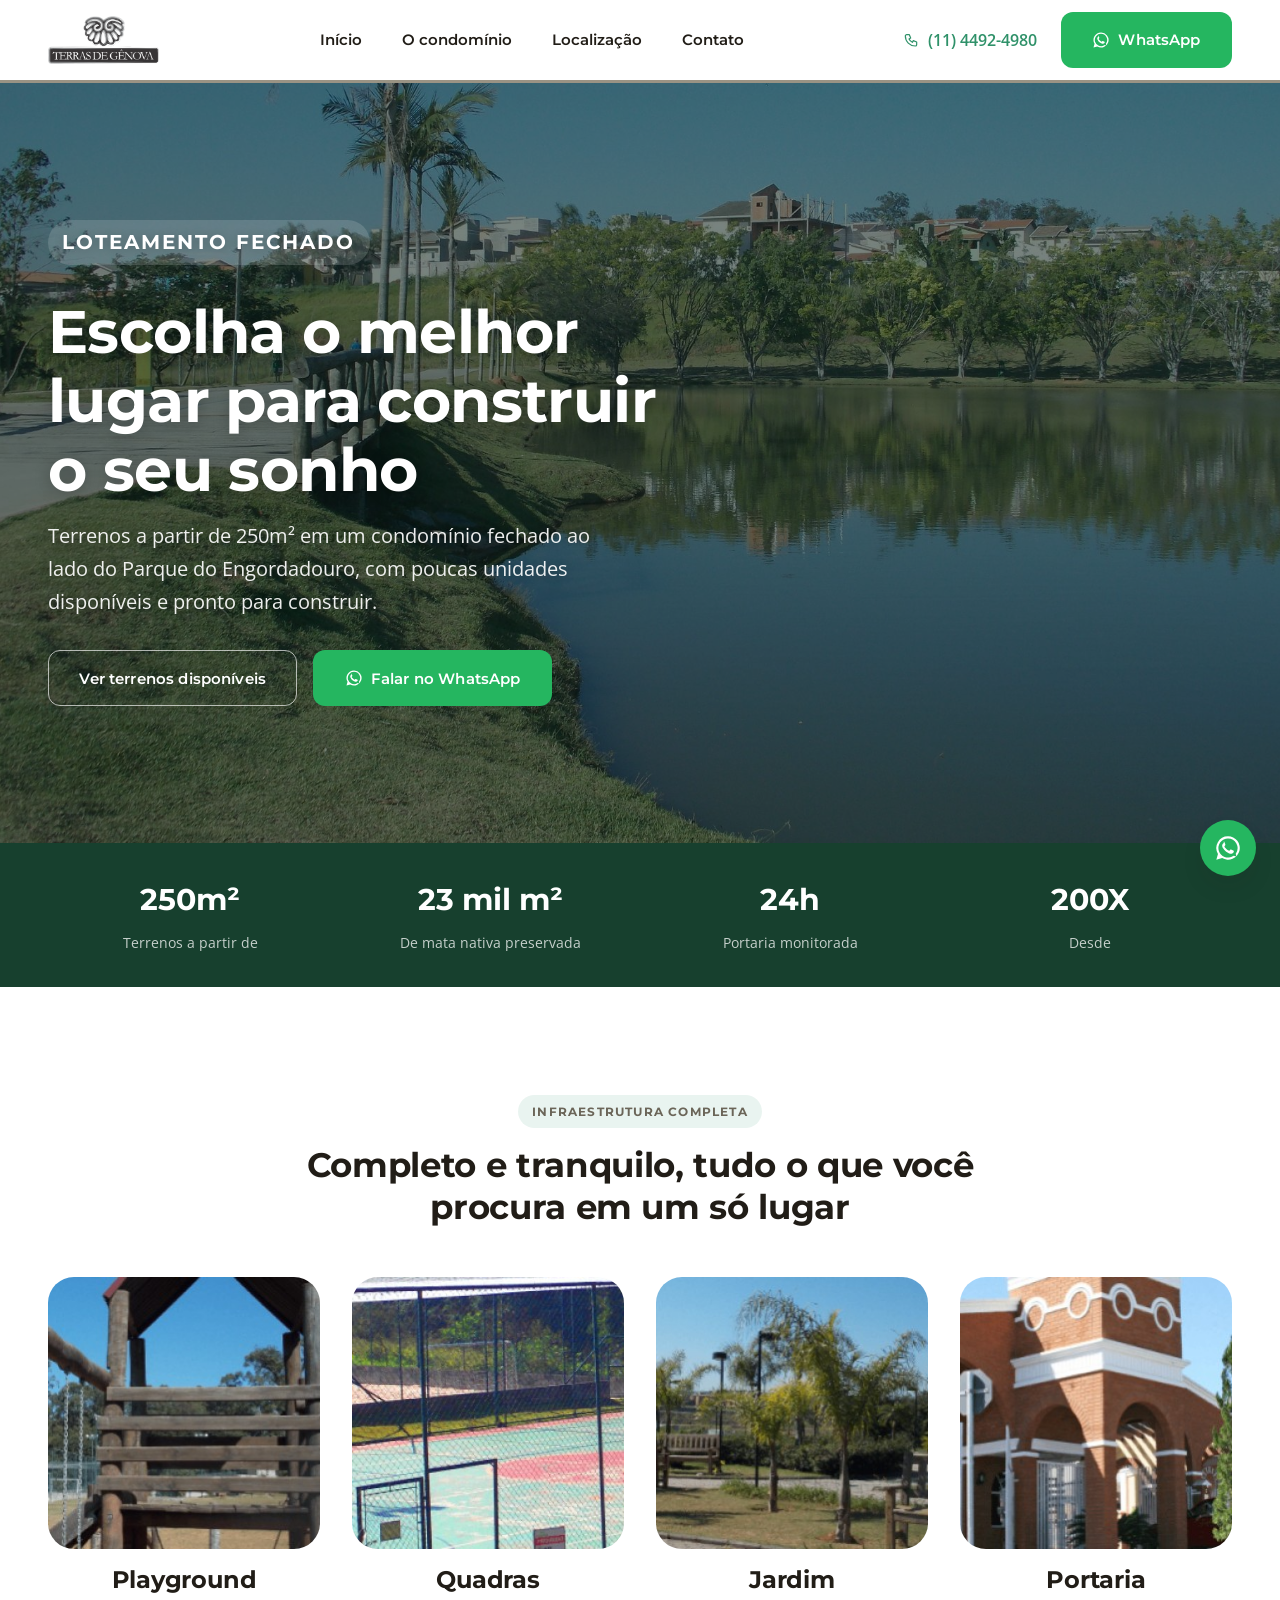
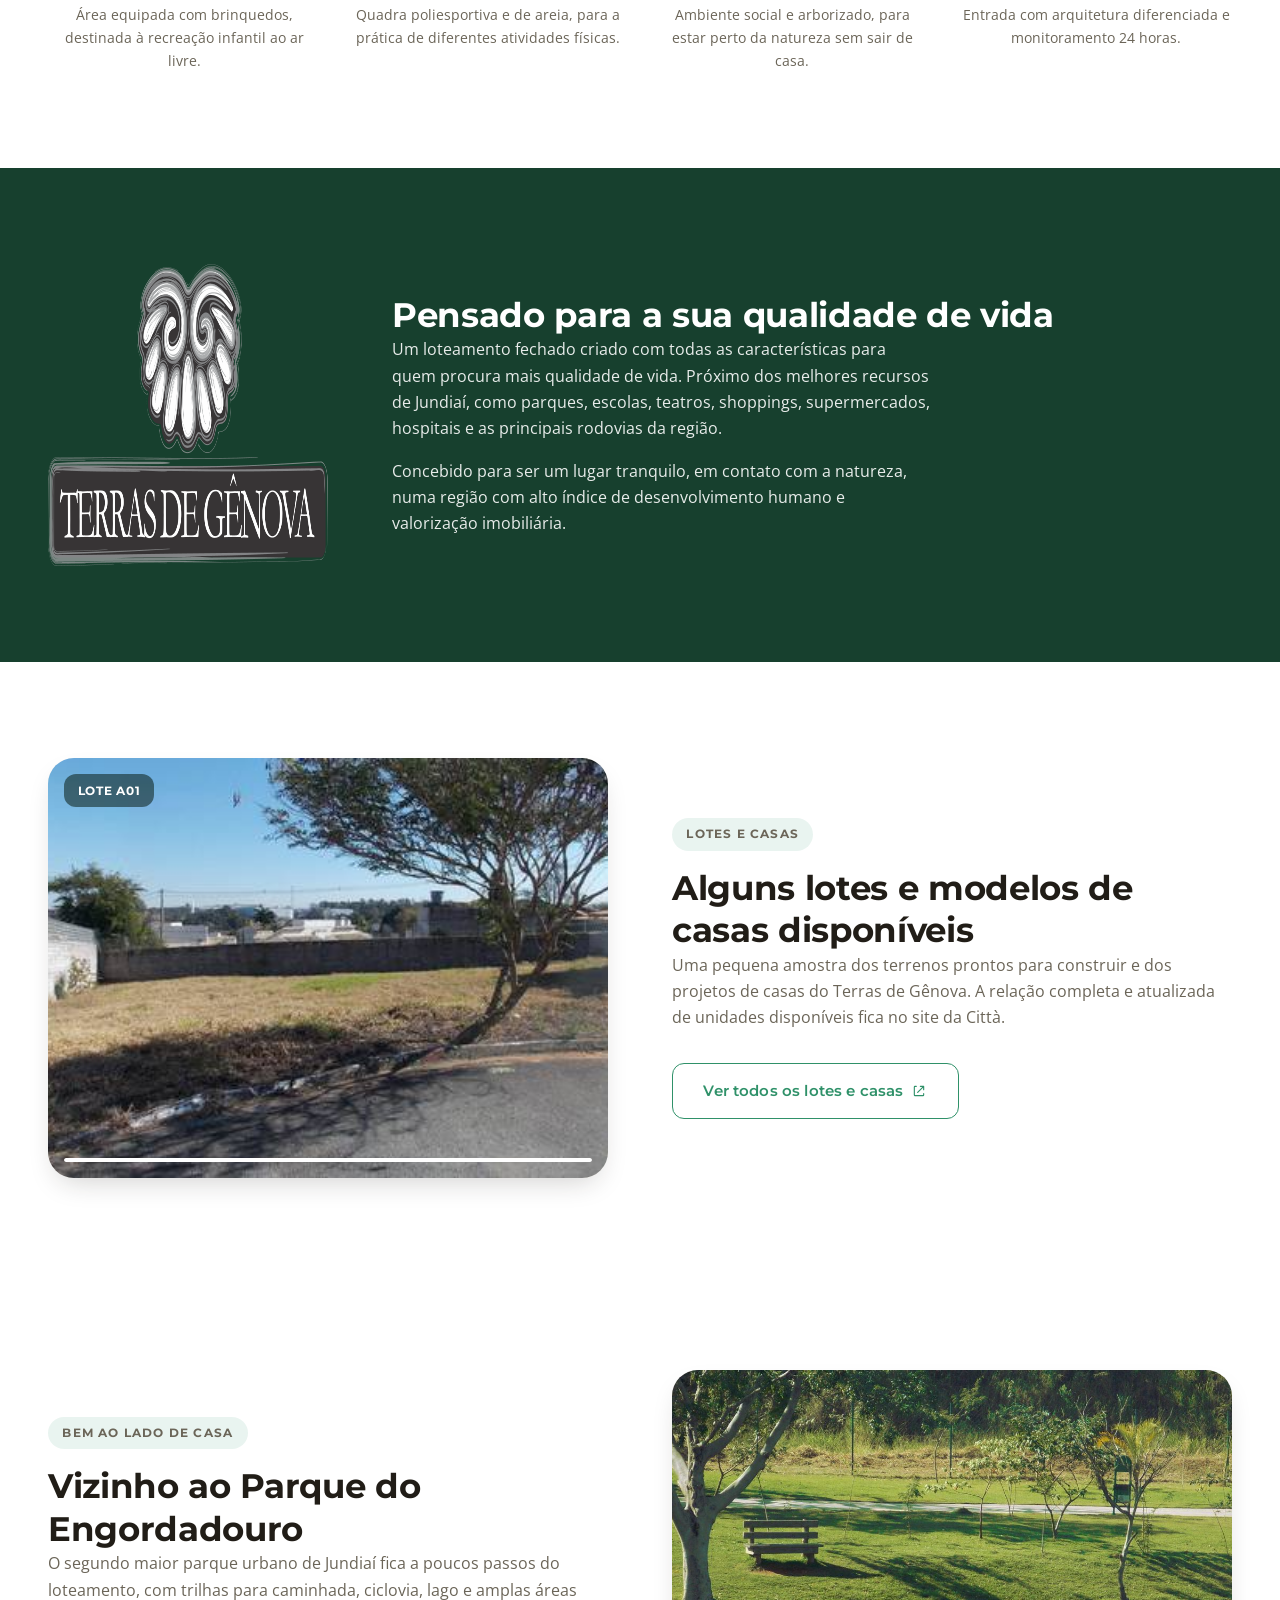
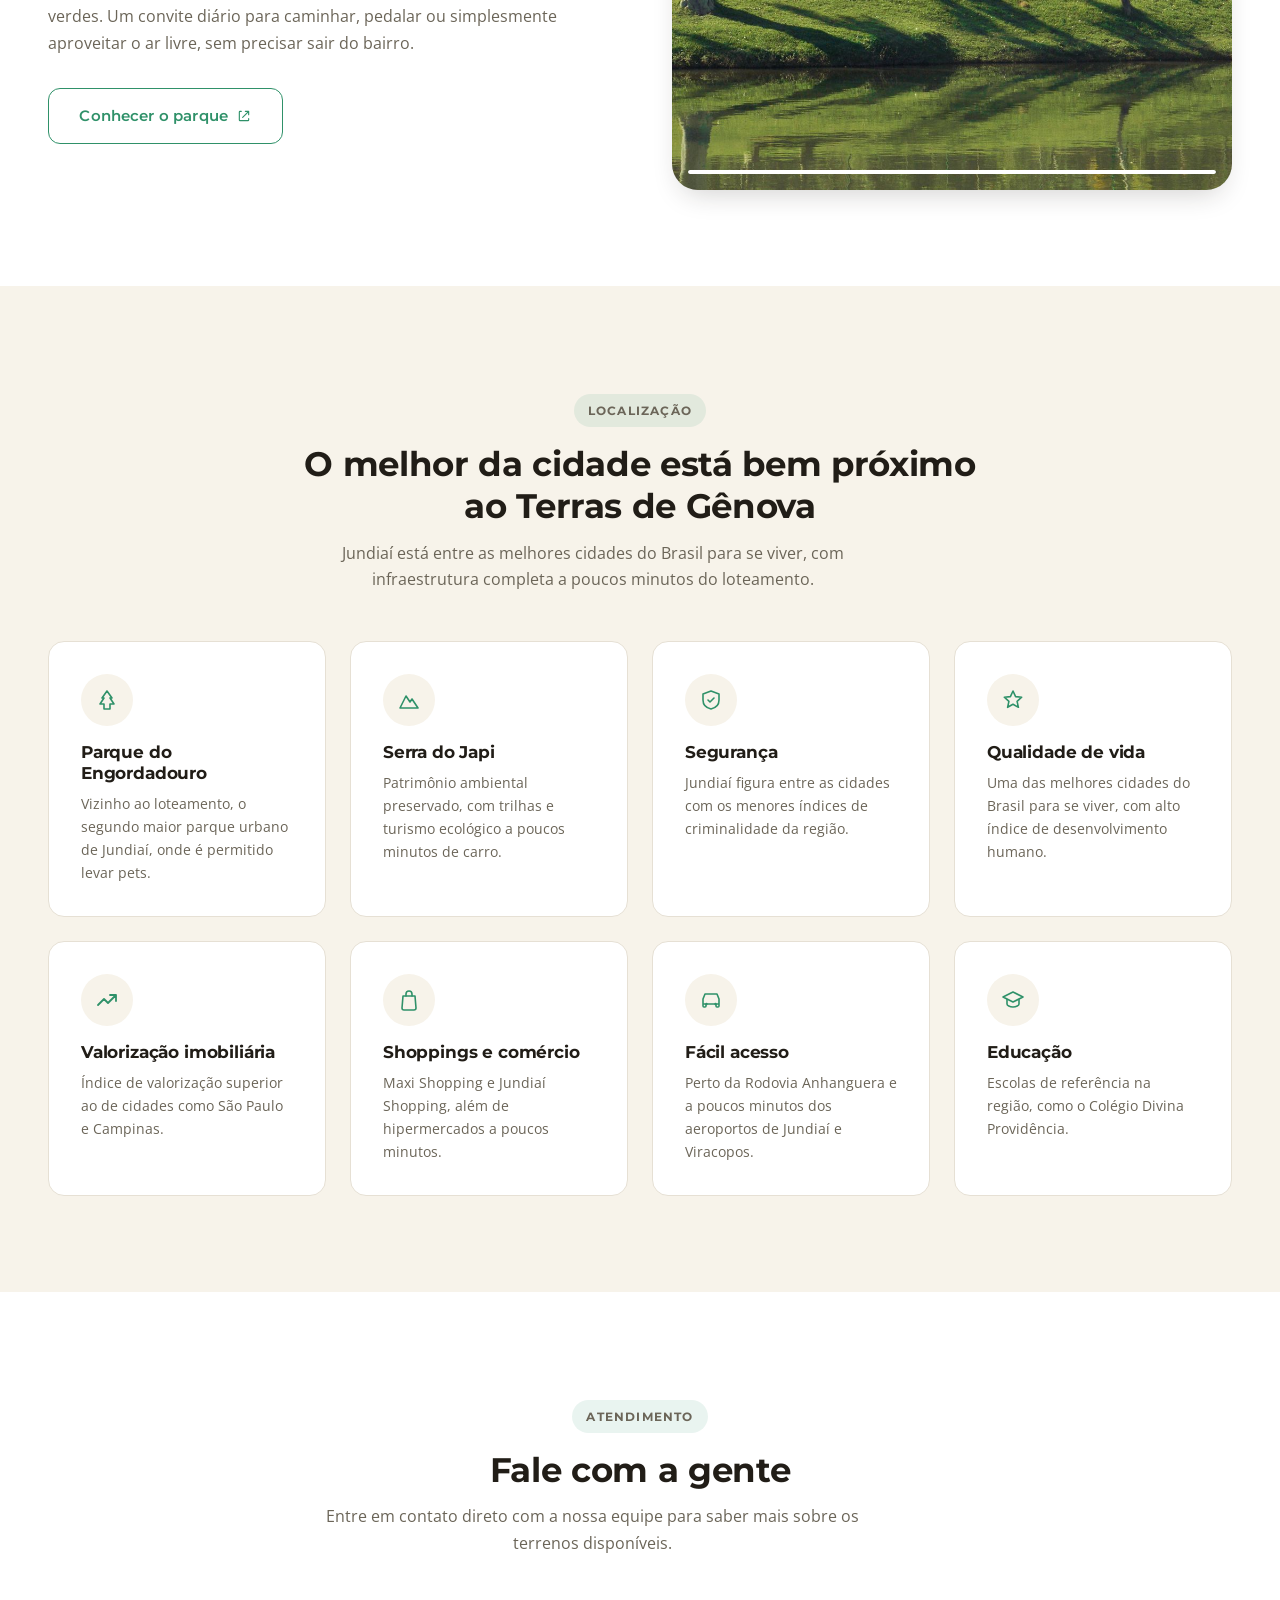
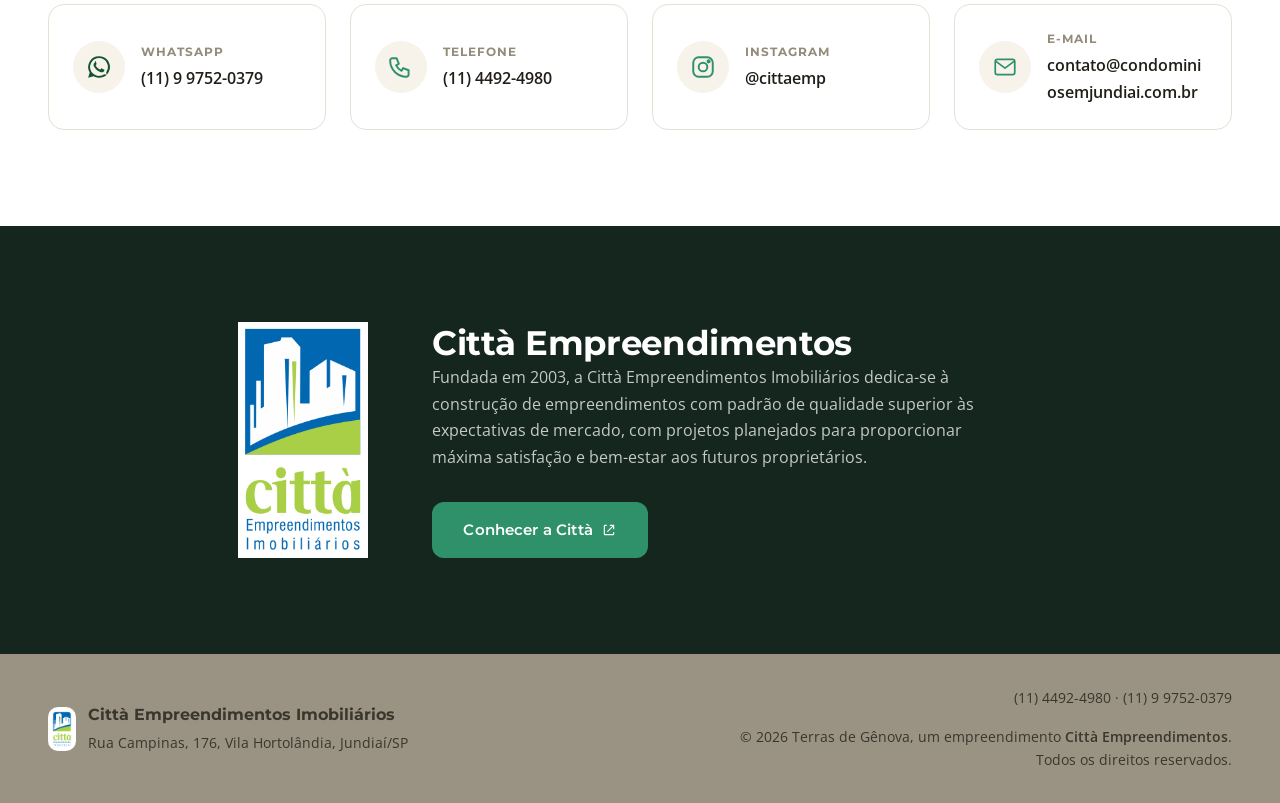
==== commit 979d376a: "mudando textos" ====
--- a/index.html
+++ b/index.html
@@ -17,7 +17,7 @@
 <meta name="theme-color" content="#03538f">
 <link rel="icon" href="/img/favicon-32.png" type="image/png" sizes="32x32">
 <link rel="apple-touch-icon" href="/img/favicon-180.png">
-<link rel="preload" as="image" href="/img/hero-parque.jpg" fetchpriority="high">
+<link rel="preload" as="image" href="/img/hero-parque.jpg" imagesrcset="/img/hero-parque-mobile.jpg 960w, /img/hero-parque.jpg 1920w" imagesizes="100vw" fetchpriority="high">
 <link rel="preconnect" href="https://fonts.googleapis.com">
 <link rel="preconnect" href="https://fonts.gstatic.com" crossorigin>
 <link href="https://fonts.googleapis.com/css2?family=Montserrat:wght@600;700;800&family=Open+Sans:wght@400;600;700&display=swap" rel="stylesheet">
@@ -34,7 +34,7 @@
 <header class="site-header" id="site-header">
   <div class="container site-header__inner">
     <a href="#topo" class="site-header__logo" aria-label="Terras de Gênova, página inicial">
-      <img src="/img/logo.png" alt="Terras de Gênova" width="480" height="207">
+      <img src="/img/logo.png" alt="Terras de Gênova" width="700" height="302">
     </a>
 
     <nav class="main-nav" aria-label="Navegação principal">
@@ -51,9 +51,9 @@
         <svg class="icon" width="16" height="16" aria-hidden="true"><use href="/img/icons.svg#phone"></use></svg>
         (11) 4492-4980
       </a>
-      <a href="https://wa.me/5511997520379" class="btn btn--whatsapp" target="_blank" rel="noopener noreferrer">
+      <a href="https://wa.me/5511997520379" class="btn btn--whatsapp site-header__whatsapp" target="_blank" rel="noopener noreferrer" aria-label="Falar no WhatsApp">
         <svg class="icon" width="18" height="18" aria-hidden="true"><use href="/img/icons.svg#whatsapp"></use></svg>
-        WhatsApp
+        <span class="site-header__whatsapp-label">WhatsApp</span>
       </a>
       <button type="button" class="nav-toggle" data-menu-open aria-label="Abrir menu" aria-expanded="false">
         <svg class="icon" aria-hidden="true"><use href="/img/icons.svg#menu"></use></svg>
@@ -62,6 +62,7 @@
   </div>
 </header>
 
+<div class="mobile-menu-backdrop" data-menu-backdrop></div>
 <div class="mobile-menu" data-mobile-menu>
   <div class="mobile-menu__top">
     <img src="/img/logo.png" alt="Terras de Gênova" width="140" height="60">
@@ -91,7 +92,7 @@
 
   <section class="hero" id="topo">
     <div class="hero__media">
-      <img src="/img/hero-parque.jpg" alt="Lago do Parque do Engordadouro, ao lado do loteamento Terras de Gênova, em Jundiaí/SP" width="1920" height="1080" fetchpriority="high">
+      <img src="/img/hero-parque.jpg" srcset="/img/hero-parque-mobile.jpg 960w, /img/hero-parque.jpg 1920w" sizes="100vw" alt="Lago do Parque do Engordadouro, ao lado do loteamento Terras de Gênova, em Jundiaí/SP" width="1920" height="1080" fetchpriority="high">
       <div class="hero__scrim"></div>
     </div>
     <div class="container">
@@ -125,8 +126,8 @@
         <span>Portaria monitorada</span>
       </div>
       <div class="stat-strip__item">
-        <strong>2003</strong>
-        <span>Città Empreendimentos no mercado</span>
+        <strong>200X</strong>
+        <span>Desde</span>
       </div>
     </div>
   </div>
@@ -137,7 +138,7 @@
         <p class="section__eyebrow">Infraestrutura completa</p>
         <h2>Completo e tranquilo, tudo o que você procura em um só lugar</h2>
       </div>
-      <div class="feature-grid" data-reveal-group>
+      <div class="feature-grid" data-feature-track data-reveal-group>
         <article class="feature-card" data-reveal>
           <div class="feature-card__media">
             <img src="/img/playground.jpg" width="219" height="219" alt="Playground do loteamento Terras de Gênova" loading="lazy">
@@ -167,15 +168,20 @@
           <p>Entrada com arquitetura diferenciada e monitoramento 24 horas.</p>
         </article>
       </div>
+      <div class="feature-carousel__dots" data-feature-dots>
+        <button type="button" class="feature-carousel__dot is-active" aria-label="Ver Playground"></button>
+        <button type="button" class="feature-carousel__dot" aria-label="Ver Quadras"></button>
+        <button type="button" class="feature-carousel__dot" aria-label="Ver Jardim"></button>
+        <button type="button" class="feature-carousel__dot" aria-label="Ver Portaria"></button>
+      </div>
     </div>
   </section>
 
   <section class="about-genova" data-reveal>
     <div class="container about-genova__inner">
-      <img class="about-genova__emblem" src="/img/logo.png" alt="" width="480" height="207" loading="lazy">
+      <img class="about-genova__emblem" src="/img/logo.png" alt="" width="700" height="302" loading="lazy">
       <div>
-        <p class="section__eyebrow" style="color:rgba(255,255,255,0.75)">O empreendimento</p>
-        <h2 style="color:#fff">Um loteamento pensado para a sua qualidade de vida</h2>
+        <h2 style="color:#fff">Pensado para a sua qualidade de vida</h2>
         <p>Um loteamento fechado criado com todas as características para quem procura mais qualidade de vida. Próximo dos melhores recursos de Jundiaí, como parques, escolas, teatros, shoppings, supermercados, hospitais e as principais rodovias da região.</p>
         <p>Concebido para ser um lugar tranquilo, em contato com a natureza, numa região com alto índice de desenvolvimento humano e valorização imobiliária.</p>
       </div>
--- a/css/style.css
+++ b/css/style.css
@@ -280,7 +280,10 @@
 
 .nav-toggle {
   display: none;
-  padding: var(--space-2);
+  align-items: center;
+  justify-content: center;
+  min-width: 44px;
+  min-height: 44px;
 }
 
 .nav-toggle .icon {
@@ -296,18 +299,55 @@
     display: none;
   }
   .nav-toggle {
-    display: block;
-  }
-}
-
+    display: inline-flex;
+  }
+  /* Sem espaco para o botao de WhatsApp por extenso ao lado da logo e do
+     menu - vira um icone circular, do tamanho de um alvo de toque (44px) */
+  .site-header__whatsapp {
+    width: 44px;
+    height: 44px;
+    padding: 0;
+    border-radius: 50%;
+  }
+  .site-header__whatsapp-label {
+    display: none;
+  }
+}
+
+/* Fundo escurecido atras do painel - cobre a tela toda, indica que o
+   resto da pagina esta inativo, e fecha o menu se tocado */
+.mobile-menu-backdrop {
+  position: fixed;
+  inset: 0;
+  z-index: 59;
+  background: rgba(10, 30, 22, 0.45);
+  opacity: 0;
+  pointer-events: none;
+  transition: opacity var(--dur-base) var(--ease-standard);
+}
+
+.mobile-menu-backdrop.is-open {
+  opacity: 1;
+  pointer-events: auto;
+}
+
+/* Painel do menu: desce do topo cobrindo so ate metade da tela (em vez de
+   tela cheia), com cantos arredondados embaixo pra parecer uma "gaveta" */
 .mobile-menu {
   position: fixed;
-  inset: 0;
+  top: 0;
+  left: 0;
+  right: 0;
   z-index: 60;
+  max-height: 50svh;
   background: #fff;
   padding: var(--space-5);
+  border-radius: 0 0 var(--radius-lg) var(--radius-lg);
+  box-shadow: var(--shadow-lg);
+  overflow-y: auto;
+  text-align: center;
   opacity: 0;
-  transform: translateY(-8px);
+  transform: translateY(-12px);
   pointer-events: none;
   transition: opacity var(--dur-base) var(--ease-standard), transform var(--dur-base) var(--ease-standard);
 }
@@ -322,7 +362,7 @@
   display: flex;
   align-items: center;
   justify-content: space-between;
-  margin-bottom: var(--space-8);
+  margin-bottom: var(--space-6);
 }
 
 .mobile-menu__top img {
@@ -330,6 +370,17 @@
   width: auto;
 }
 
+/* Alvo de toque de 44px mesmo com o icone visualmente menor (26px) -
+   antes so o icone era clicavel, bem mais dificil de acertar que o
+   botao de abrir o menu (.nav-toggle) */
+.mobile-menu__close {
+  display: inline-flex;
+  align-items: center;
+  justify-content: center;
+  min-width: 44px;
+  min-height: 44px;
+}
+
 .mobile-menu__close .icon {
   width: 26px;
   height: 26px;
@@ -338,11 +389,11 @@
 .mobile-menu__list {
   display: flex;
   flex-direction: column;
-  gap: var(--space-6);
+  gap: var(--space-5);
   font-family: var(--font-heading);
   font-weight: 700;
-  font-size: 1.4rem;
-  margin-bottom: var(--space-8);
+  font-size: 1.2rem;
+  margin-bottom: var(--space-6);
 }
 
 .mobile-menu__actions {
@@ -365,7 +416,7 @@
    ========================================================================== */
 .hero {
   position: relative;
-  min-height: min(88vh, 760px);
+  min-height: min(88svh, 760px);
   display: flex;
   align-items: center;
   overflow: hidden;
@@ -503,6 +554,70 @@
   margin-inline: auto;
 }
 
+/* Tracinhos indicando a posicao no carrossel mobile (ver media query
+   abaixo) - escondidos no desktop, onde os 4 cards aparecem lado a lado */
+.feature-carousel__dots {
+  display: none;
+  justify-content: center;
+  align-items: center;
+  gap: var(--space-1);
+  margin-top: var(--space-6);
+}
+
+.feature-carousel__dot {
+  width: 34px;
+  height: 32px;
+  padding: 0;
+  display: inline-flex;
+  align-items: center;
+  justify-content: center;
+}
+
+.feature-carousel__dot::before {
+  content: '';
+  display: block;
+  width: 22px;
+  height: 4px;
+  border-radius: var(--radius-full);
+  background: var(--color-border-strong);
+  transition: background var(--dur-base) var(--ease-standard), width var(--dur-base) var(--ease-standard);
+}
+
+.feature-carousel__dot.is-active::before {
+  background: var(--color-primary);
+  width: 30px;
+}
+
+@media (max-width: 640px) {
+  /* Em vez dos 4 cards empilhados (rolagem vertical), um carrossel
+     horizontal por toque - um card por vez, com scroll-snap nativo */
+  .feature-grid {
+    display: flex;
+    overflow-x: auto;
+    scroll-snap-type: x mandatory;
+    -webkit-overflow-scrolling: touch;
+    scrollbar-width: none;
+  }
+  .feature-grid::-webkit-scrollbar {
+    display: none;
+  }
+  .feature-card {
+    flex: 0 0 100%;
+    scroll-snap-align: center;
+  }
+  .feature-carousel__dots {
+    display: flex;
+  }
+  /* Os cards ficam "cortados" pelo overflow horizontal ate serem
+     deslizados, o que bagunçava a animacao de entrada ao rolar a pagina -
+     no carrossel mobile eles simplesmente aparecem prontos */
+  .js-reveal-ready .feature-grid [data-reveal] {
+    opacity: 1;
+    transform: none;
+    transition: none;
+  }
+}
+
 /* ==========================================================================
    Sobre o empreendimento
    ========================================================================== */
@@ -537,8 +652,11 @@
     width: 220px;
     margin-inline: auto;
   }
+  /* So o titulo/emblema centralizam - paragrafo corrido centralizado fica
+     com bordas irregulares e cansa a leitura, mesmo com o bloco centrado */
   .about-genova p {
     margin-inline: auto;
+    text-align: left;
   }
 }
 
@@ -883,6 +1001,7 @@
   }
   .footer-about p {
     margin-inline: auto;
+    text-align: left;
   }
 }
 
@@ -952,8 +1071,10 @@
    ========================================================================== */
 .whatsapp-float {
   position: fixed;
-  right: var(--space-5);
-  bottom: var(--space-5);
+  /* max() com env() evita que o botao fique colado na barra de gestos de
+     iPhones com "notch" - cai de volta pro espacamento padrao nos demais */
+  right: max(var(--space-5), env(safe-area-inset-right));
+  bottom: max(var(--space-5), env(safe-area-inset-bottom));
   z-index: 40;
   display: flex;
   align-items: center;
@@ -1032,7 +1153,7 @@
 
 @media (max-width: 640px) {
   .hero {
-    min-height: 92vh;
+    min-height: 92svh;
   }
   .hero__content {
     max-width: none;
@@ -1040,4 +1161,17 @@
   .hero__scrim {
     background: rgba(10, 30, 22, 0.65);
   }
-}
+  /* Larguras diferentes faziam os dois botoes quebrarem tortos - melhor
+     empilhar de proposito, ocupando a largura toda */
+  .hero__actions {
+    flex-direction: column;
+  }
+  .hero__actions .btn {
+    width: 100%;
+  }
+  /* Tarja de numeros logo apos a hero - no mobile fica cortada/apertada
+     entre a imagem e a proxima secao; mantemos so no desktop */
+  .stat-strip {
+    display: none;
+  }
+}
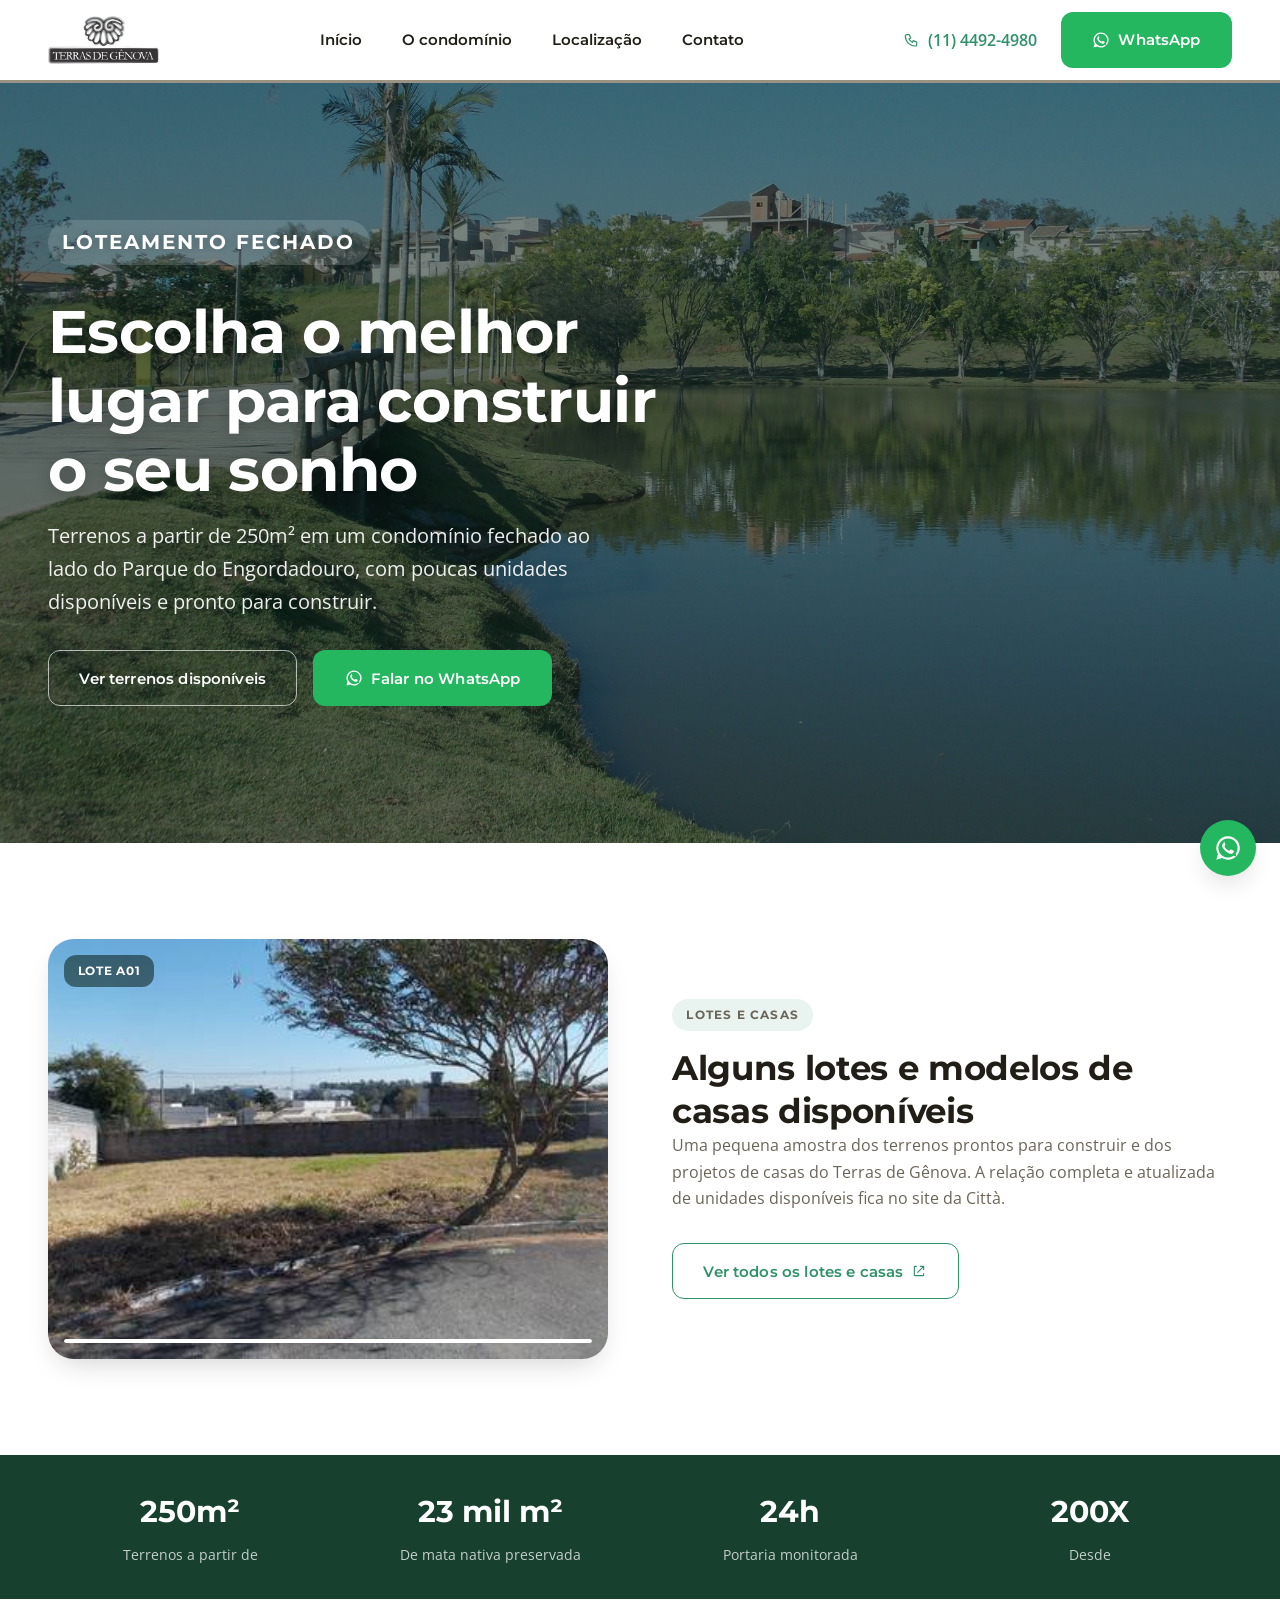
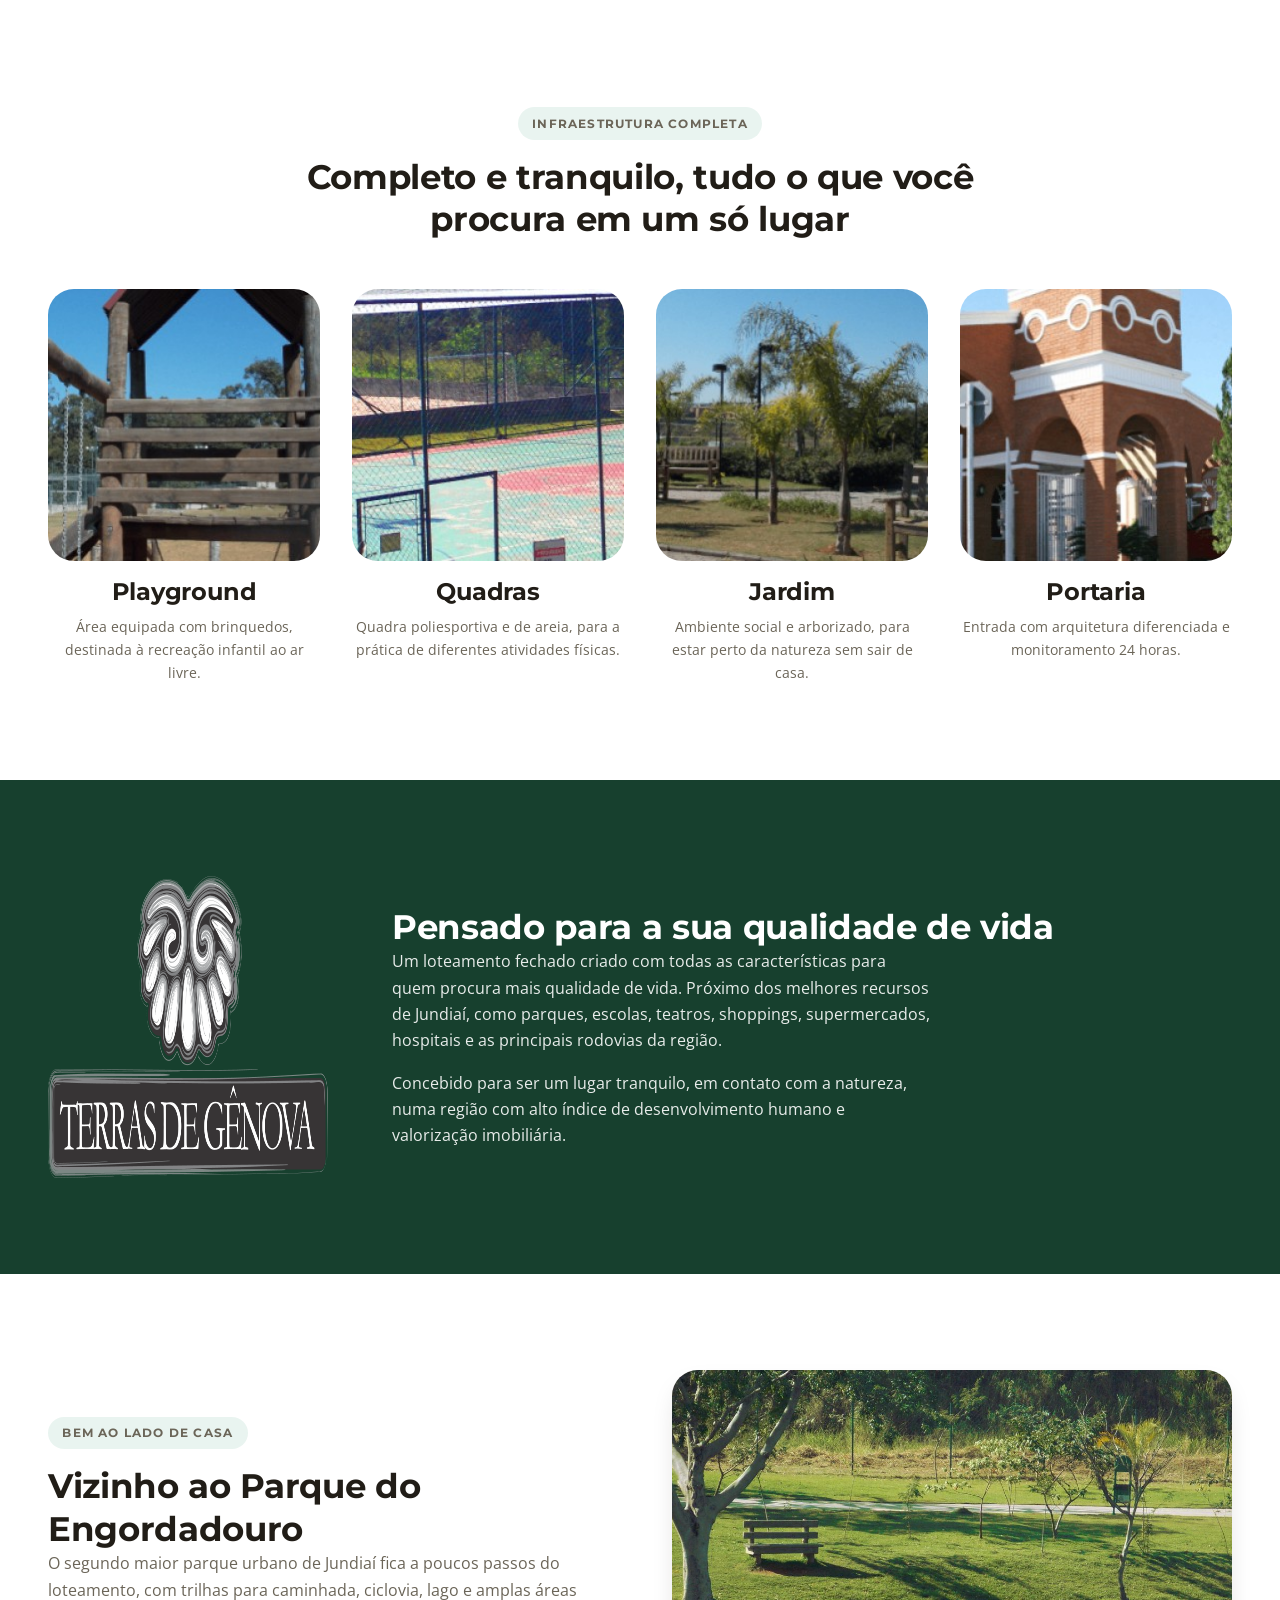
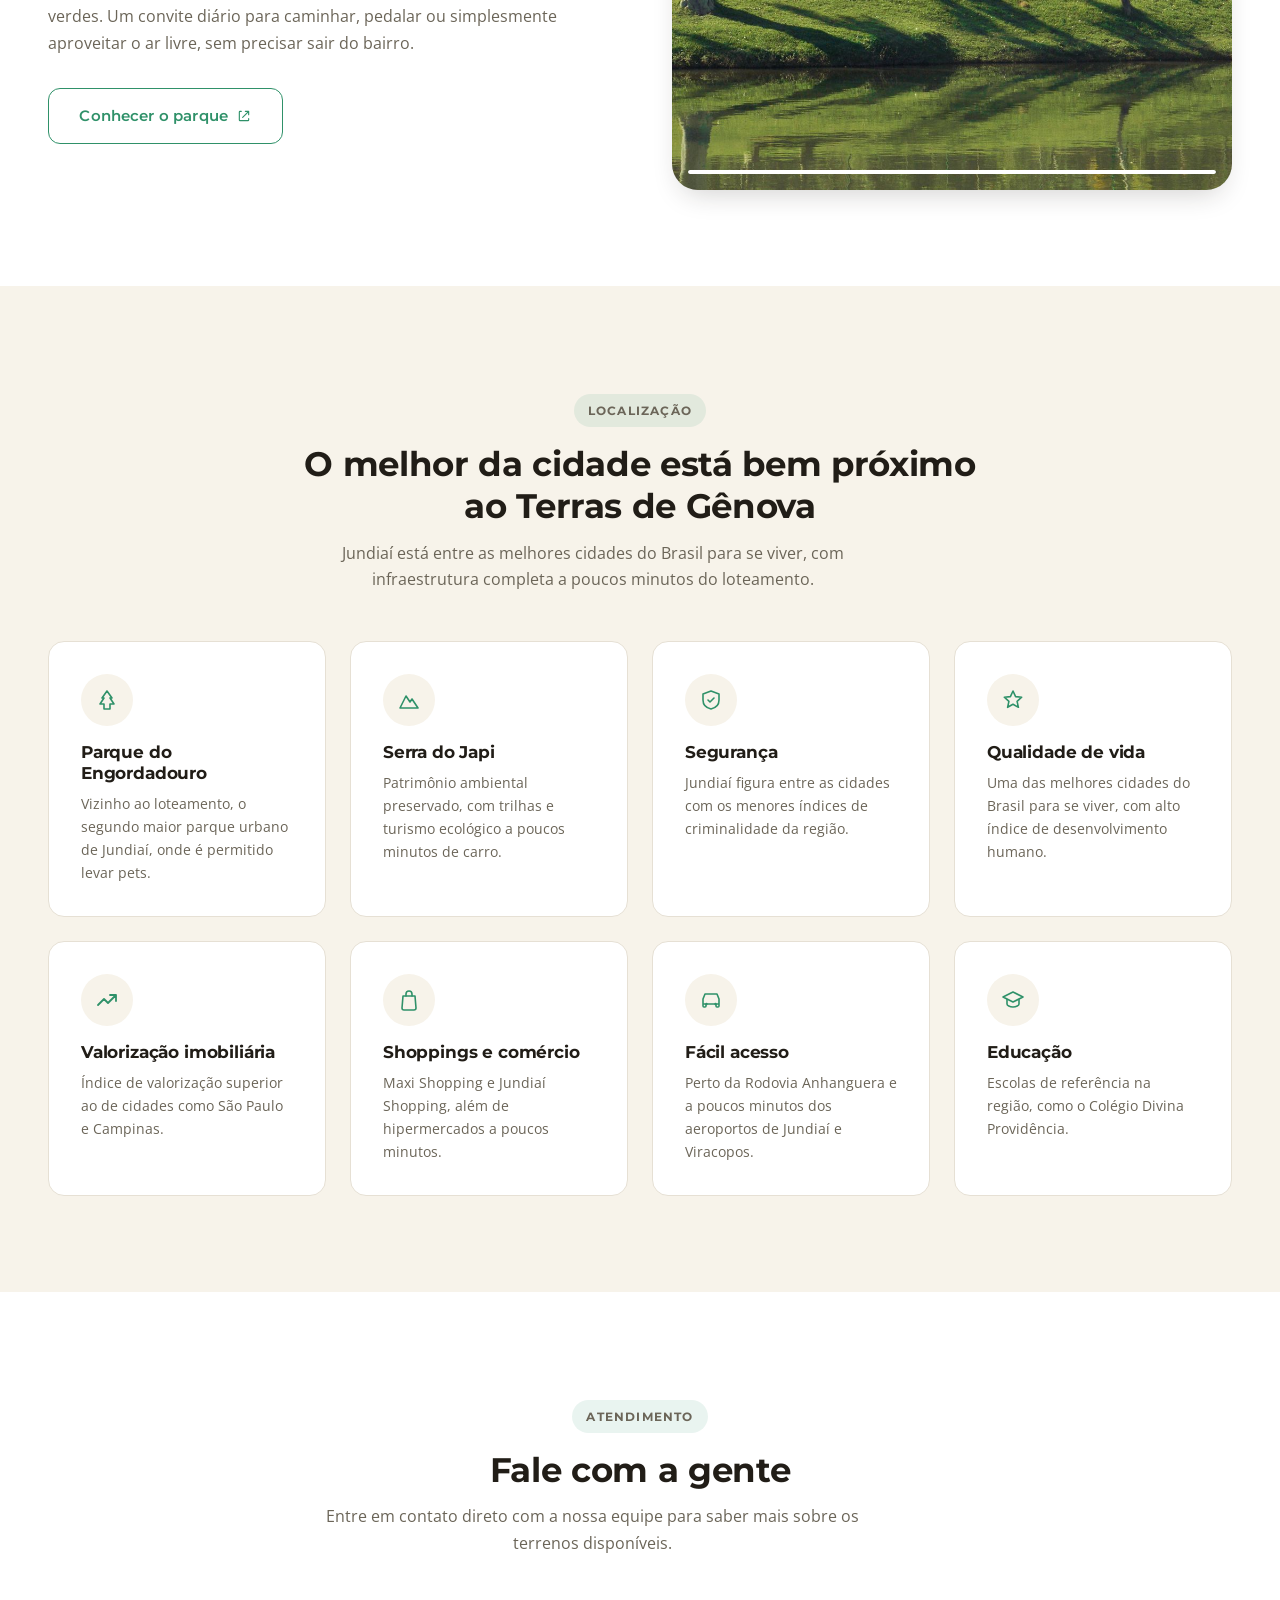
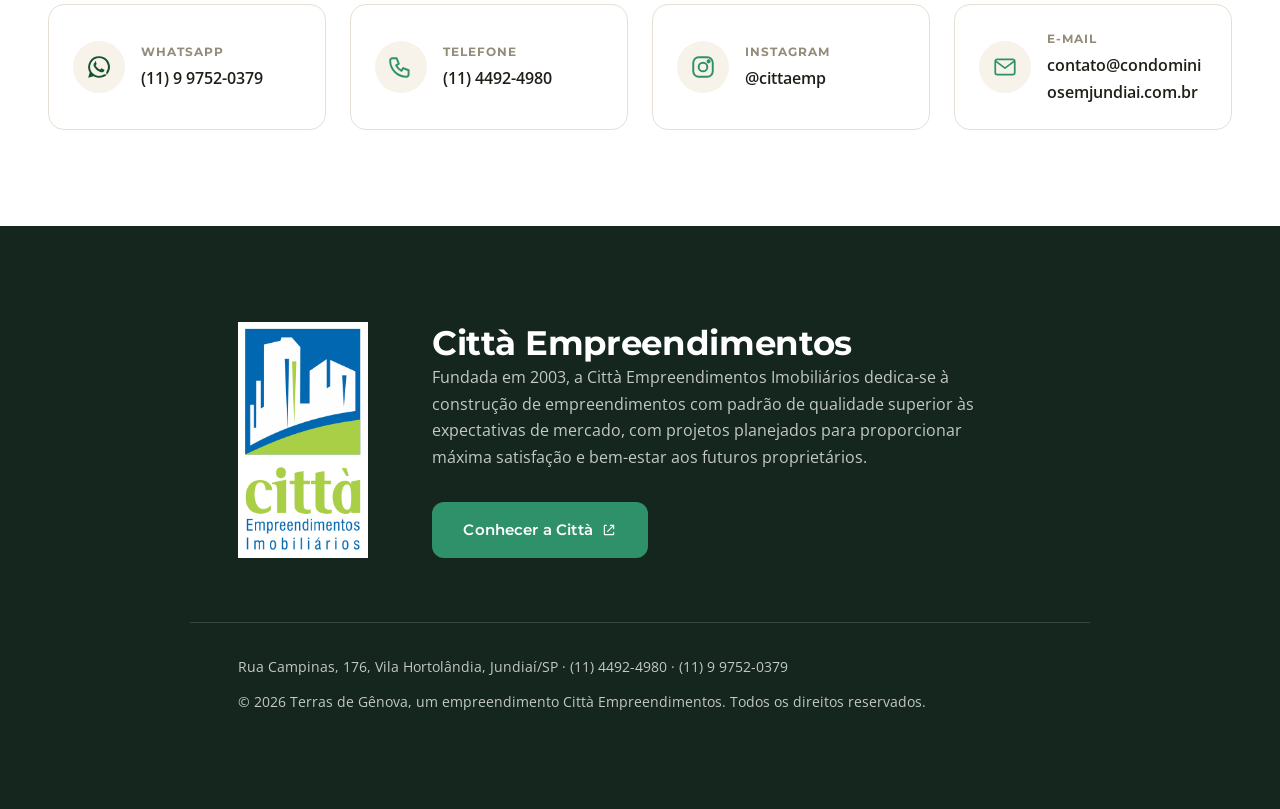
==== commit 04a12fa7: "movendo seção de casas/lotes" ====
--- a/index.html
+++ b/index.html
@@ -111,83 +111,6 @@
     </div>
   </section>
 
-  <div class="stat-strip">
-    <div class="container stat-strip__inner">
-      <div class="stat-strip__item">
-        <strong>250m²</strong>
-        <span>Terrenos a partir de</span>
-      </div>
-      <div class="stat-strip__item">
-        <strong>23 mil m²</strong>
-        <span>De mata nativa preservada</span>
-      </div>
-      <div class="stat-strip__item">
-        <strong>24h</strong>
-        <span>Portaria monitorada</span>
-      </div>
-      <div class="stat-strip__item">
-        <strong>200X</strong>
-        <span>Desde</span>
-      </div>
-    </div>
-  </div>
-
-  <section class="section" id="condominio">
-    <div class="container">
-      <div class="section__header section__header--center">
-        <p class="section__eyebrow">Infraestrutura completa</p>
-        <h2>Completo e tranquilo, tudo o que você procura em um só lugar</h2>
-      </div>
-      <div class="feature-grid" data-feature-track data-reveal-group>
-        <article class="feature-card" data-reveal>
-          <div class="feature-card__media">
-            <img src="/img/playground.jpg" width="219" height="219" alt="Playground do loteamento Terras de Gênova" loading="lazy">
-          </div>
-          <h3>Playground</h3>
-          <p>Área equipada com brinquedos, destinada à recreação infantil ao ar livre.</p>
-        </article>
-        <article class="feature-card" data-reveal>
-          <div class="feature-card__media">
-            <img src="/img/quadras.jpg" width="234" height="234" alt="Quadra poliesportiva do loteamento Terras de Gênova" loading="lazy">
-          </div>
-          <h3>Quadras</h3>
-          <p>Quadra poliesportiva e de areia, para a prática de diferentes atividades físicas.</p>
-        </article>
-        <article class="feature-card" data-reveal>
-          <div class="feature-card__media">
-            <img src="/img/jardim.jpg" width="219" height="219" alt="Jardim do loteamento Terras de Gênova" loading="lazy">
-          </div>
-          <h3>Jardim</h3>
-          <p>Ambiente social e arborizado, para estar perto da natureza sem sair de casa.</p>
-        </article>
-        <article class="feature-card" data-reveal>
-          <div class="feature-card__media">
-            <img src="/img/portaria.jpg" width="218" height="218" alt="Portaria do loteamento Terras de Gênova" loading="lazy">
-          </div>
-          <h3>Portaria</h3>
-          <p>Entrada com arquitetura diferenciada e monitoramento 24 horas.</p>
-        </article>
-      </div>
-      <div class="feature-carousel__dots" data-feature-dots>
-        <button type="button" class="feature-carousel__dot is-active" aria-label="Ver Playground"></button>
-        <button type="button" class="feature-carousel__dot" aria-label="Ver Quadras"></button>
-        <button type="button" class="feature-carousel__dot" aria-label="Ver Jardim"></button>
-        <button type="button" class="feature-carousel__dot" aria-label="Ver Portaria"></button>
-      </div>
-    </div>
-  </section>
-
-  <section class="about-genova" data-reveal>
-    <div class="container about-genova__inner">
-      <img class="about-genova__emblem" src="/img/logo.png" alt="" width="700" height="302" loading="lazy">
-      <div>
-        <h2 style="color:#fff">Pensado para a sua qualidade de vida</h2>
-        <p>Um loteamento fechado criado com todas as características para quem procura mais qualidade de vida. Próximo dos melhores recursos de Jundiaí, como parques, escolas, teatros, shoppings, supermercados, hospitais e as principais rodovias da região.</p>
-        <p>Concebido para ser um lugar tranquilo, em contato com a natureza, numa região com alto índice de desenvolvimento humano e valorização imobiliária.</p>
-      </div>
-    </div>
-  </section>
-
   <section class="section" id="disponiveis">
     <div class="container showcase__inner">
       <div class="showcase__text" data-reveal>
@@ -223,6 +146,83 @@
           <span class="carousel__caption">Lote J21</span>
         </div>
         <div class="carousel__progress" data-carousel-progress></div>
+      </div>
+    </div>
+  </section>
+
+  <div class="stat-strip">
+    <div class="container stat-strip__inner">
+      <div class="stat-strip__item">
+        <strong>250m²</strong>
+        <span>Terrenos a partir de</span>
+      </div>
+      <div class="stat-strip__item">
+        <strong>23 mil m²</strong>
+        <span>De mata nativa preservada</span>
+      </div>
+      <div class="stat-strip__item">
+        <strong>24h</strong>
+        <span>Portaria monitorada</span>
+      </div>
+      <div class="stat-strip__item">
+        <strong>200X</strong>
+        <span>Desde</span>
+      </div>
+    </div>
+  </div>
+
+  <section class="section" id="condominio">
+    <div class="container">
+      <div class="section__header section__header--center">
+        <p class="section__eyebrow">Infraestrutura completa</p>
+        <h2>Completo e tranquilo, tudo o que você procura em um só lugar</h2>
+      </div>
+      <div class="feature-grid" data-feature-track data-reveal-group>
+        <article class="feature-card" data-reveal>
+          <div class="feature-card__media">
+            <img src="/img/playground.jpg" width="219" height="219" alt="Playground do loteamento Terras de Gênova" loading="lazy">
+          </div>
+          <h3>Playground</h3>
+          <p>Área equipada com brinquedos, destinada à recreação infantil ao ar livre.</p>
+        </article>
+        <article class="feature-card" data-reveal>
+          <div class="feature-card__media">
+            <img src="/img/quadras.jpg" width="234" height="234" alt="Quadra poliesportiva do loteamento Terras de Gênova" loading="lazy">
+          </div>
+          <h3>Quadras</h3>
+          <p>Quadra poliesportiva e de areia, para a prática de diferentes atividades físicas.</p>
+        </article>
+        <article class="feature-card" data-reveal>
+          <div class="feature-card__media">
+            <img src="/img/jardim.jpg" width="219" height="219" alt="Jardim do loteamento Terras de Gênova" loading="lazy">
+          </div>
+          <h3>Jardim</h3>
+          <p>Ambiente social e arborizado, para estar perto da natureza sem sair de casa.</p>
+        </article>
+        <article class="feature-card" data-reveal>
+          <div class="feature-card__media">
+            <img src="/img/portaria.jpg" width="218" height="218" alt="Portaria do loteamento Terras de Gênova" loading="lazy">
+          </div>
+          <h3>Portaria</h3>
+          <p>Entrada com arquitetura diferenciada e monitoramento 24 horas.</p>
+        </article>
+      </div>
+      <div class="feature-carousel__dots" data-feature-dots>
+        <button type="button" class="feature-carousel__dot is-active" aria-label="Ver Playground"></button>
+        <button type="button" class="feature-carousel__dot" aria-label="Ver Quadras"></button>
+        <button type="button" class="feature-carousel__dot" aria-label="Ver Jardim"></button>
+        <button type="button" class="feature-carousel__dot" aria-label="Ver Portaria"></button>
+      </div>
+    </div>
+  </section>
+
+  <section class="about-genova" data-reveal>
+    <div class="container about-genova__inner">
+      <img class="about-genova__emblem" src="/img/logo.png" alt="" width="700" height="302" loading="lazy">
+      <div>
+        <h2 style="color:#fff">Pensado para a sua qualidade de vida</h2>
+        <p>Um loteamento fechado criado com todas as características para quem procura mais qualidade de vida. Próximo dos melhores recursos de Jundiaí, como parques, escolas, teatros, shoppings, supermercados, hospitais e as principais rodovias da região.</p>
+        <p>Concebido para ser um lugar tranquilo, em contato com a natureza, numa região com alto índice de desenvolvimento humano e valorização imobiliária.</p>
       </div>
     </div>
   </section>
@@ -367,23 +367,11 @@
       </a>
     </div>
   </div>
+  <div class="container footer-about__meta">
+    <span>Rua Campinas, 176, Vila Hortolândia, Jundiaí/SP · (11) 4492-4980 · (11) 9 9752-0379</span>
+    <span>© <span data-year>2026</span> Terras de Gênova, um empreendimento Città Empreendimentos. Todos os direitos reservados.</span>
+  </div>
 </section>
-
-<footer class="site-footer">
-  <div class="container site-footer__inner">
-    <div class="site-footer__brand">
-      <img src="/img/citta-logo.png" alt="Città Empreendimentos Imobiliários" width="44" height="44">
-      <div>
-        <strong>Città Empreendimentos Imobiliários</strong>
-        <span>Rua Campinas, 176, Vila Hortolândia, Jundiaí/SP</span>
-      </div>
-    </div>
-    <div class="site-footer__meta">
-      <p>(11) 4492-4980 · (11) 9 9752-0379</p>
-      <p>© <span data-year>2026</span> Terras de Gênova, um empreendimento <a href="https://condominiosemjundiai.com.br/" target="_blank" rel="noopener noreferrer">Città Empreendimentos</a>. Todos os direitos reservados.</p>
-    </div>
-  </div>
-</footer>
 
 <a class="whatsapp-float" href="https://wa.me/5511997520379" target="_blank" rel="noopener noreferrer" aria-label="Falar no WhatsApp">
   <svg class="icon" aria-hidden="true"><use href="/img/icons.svg#whatsapp"></use></svg>
--- a/css/style.css
+++ b/css/style.css
@@ -1005,64 +1005,26 @@
   }
 }
 
-.site-footer {
-  background: var(--color-accent);
-  color: var(--color-accent-ink);
-  padding-block: var(--space-6);
-}
-
-.site-footer__inner {
+.footer-about__meta {
   display: flex;
   align-items: center;
   justify-content: space-between;
   flex-wrap: wrap;
-  gap: var(--space-5);
-}
-
-.site-footer__brand {
-  display: flex;
-  align-items: center;
   gap: var(--space-3);
-}
-
-.site-footer__brand img {
-  height: 44px;
-  width: auto;
-  border-radius: var(--radius-sm);
-  background: #fff;
-  padding: 4px;
-}
-
-.site-footer__brand strong {
-  display: block;
-  color: var(--color-accent-ink);
-  font-family: var(--font-heading);
-}
-
-.site-footer__brand span {
+  max-width: 900px;
+  margin-inline: auto;
+  margin-top: var(--space-10);
+  padding-top: var(--space-6);
+  border-top: 1px solid rgba(255, 255, 255, 0.15);
   font-size: var(--fs-small);
-}
-
-.site-footer__meta {
-  font-size: var(--fs-small);
-  text-align: right;
-}
-
-.site-footer__meta a {
-  font-weight: 600;
-}
-
-.site-footer__meta a:hover {
-  text-decoration: underline;
-}
-
-@media (max-width: 720px) {
-  .site-footer__inner {
+  color: rgba(255, 255, 255, 0.75);
+}
+
+@media (max-width: 640px) {
+  .footer-about__meta {
     flex-direction: column;
     text-align: center;
-  }
-  .site-footer__meta {
-    text-align: center;
+    gap: var(--space-2);
   }
 }
 
